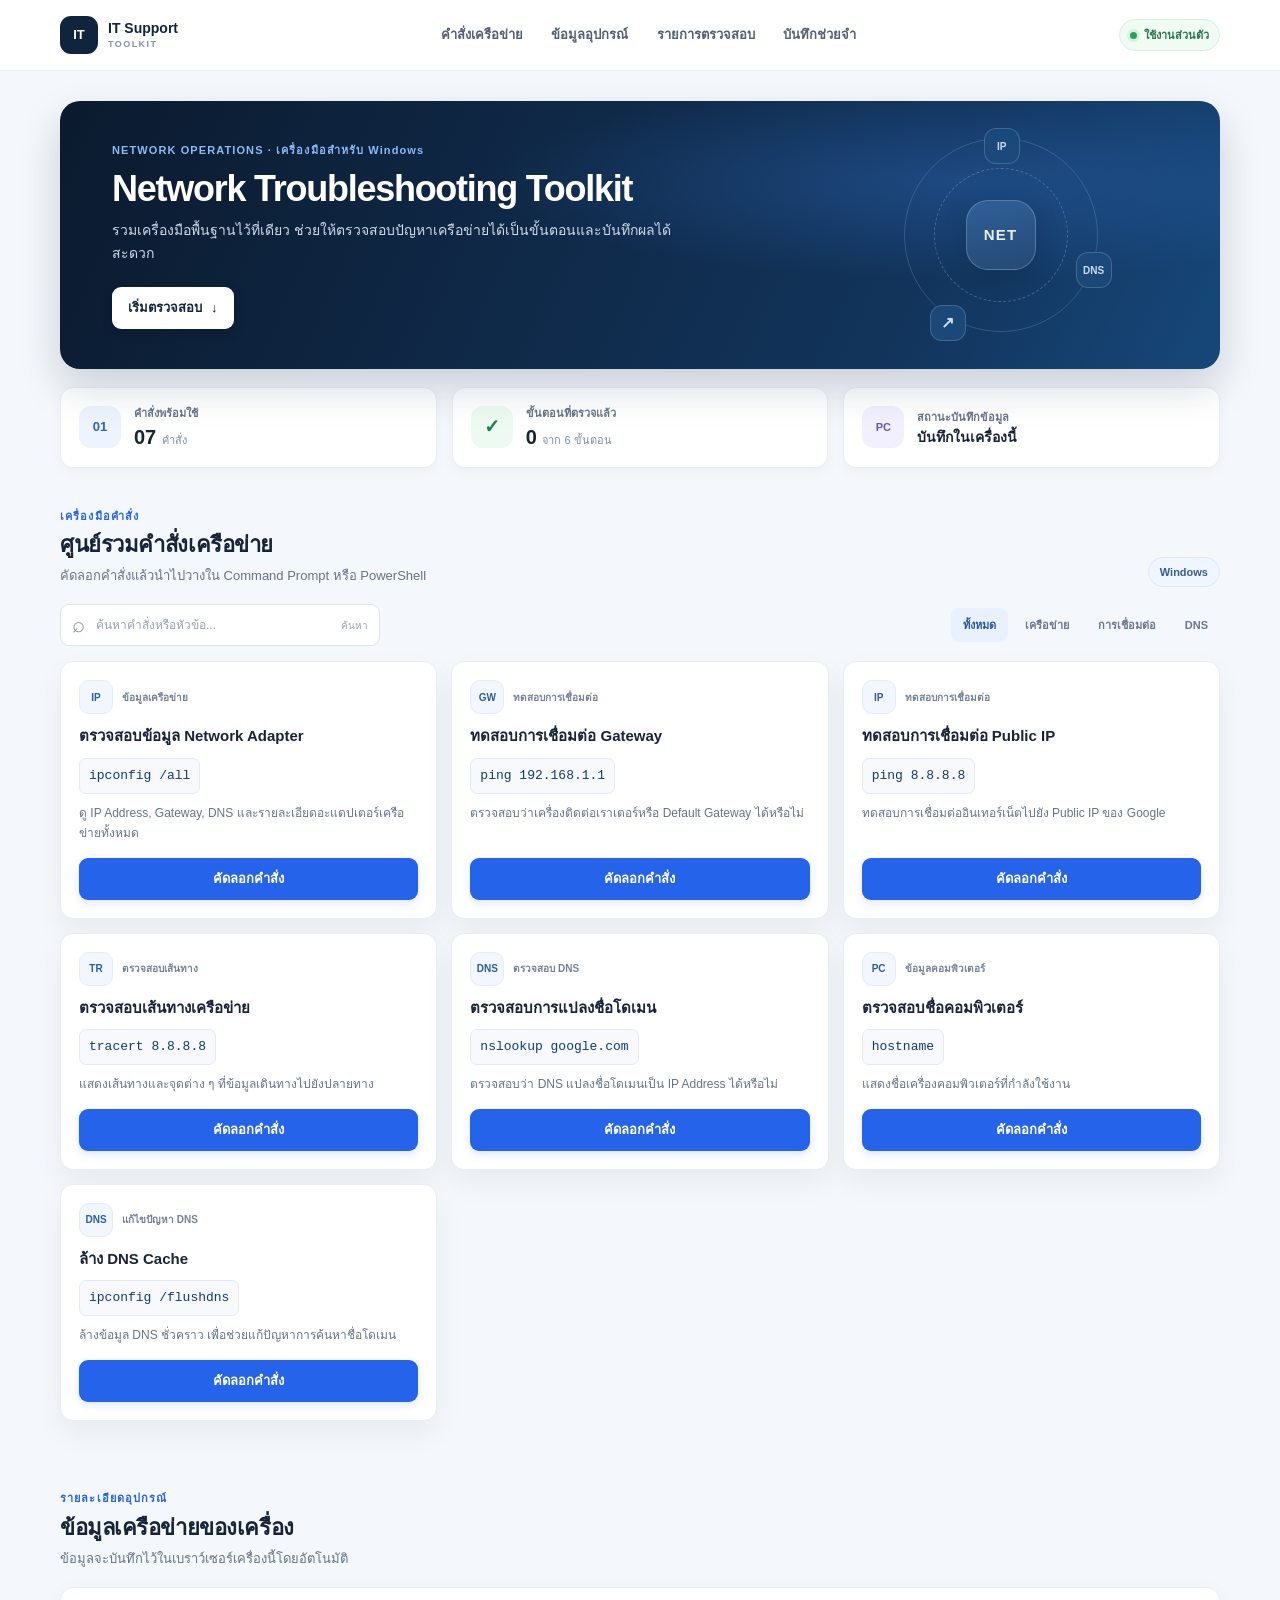
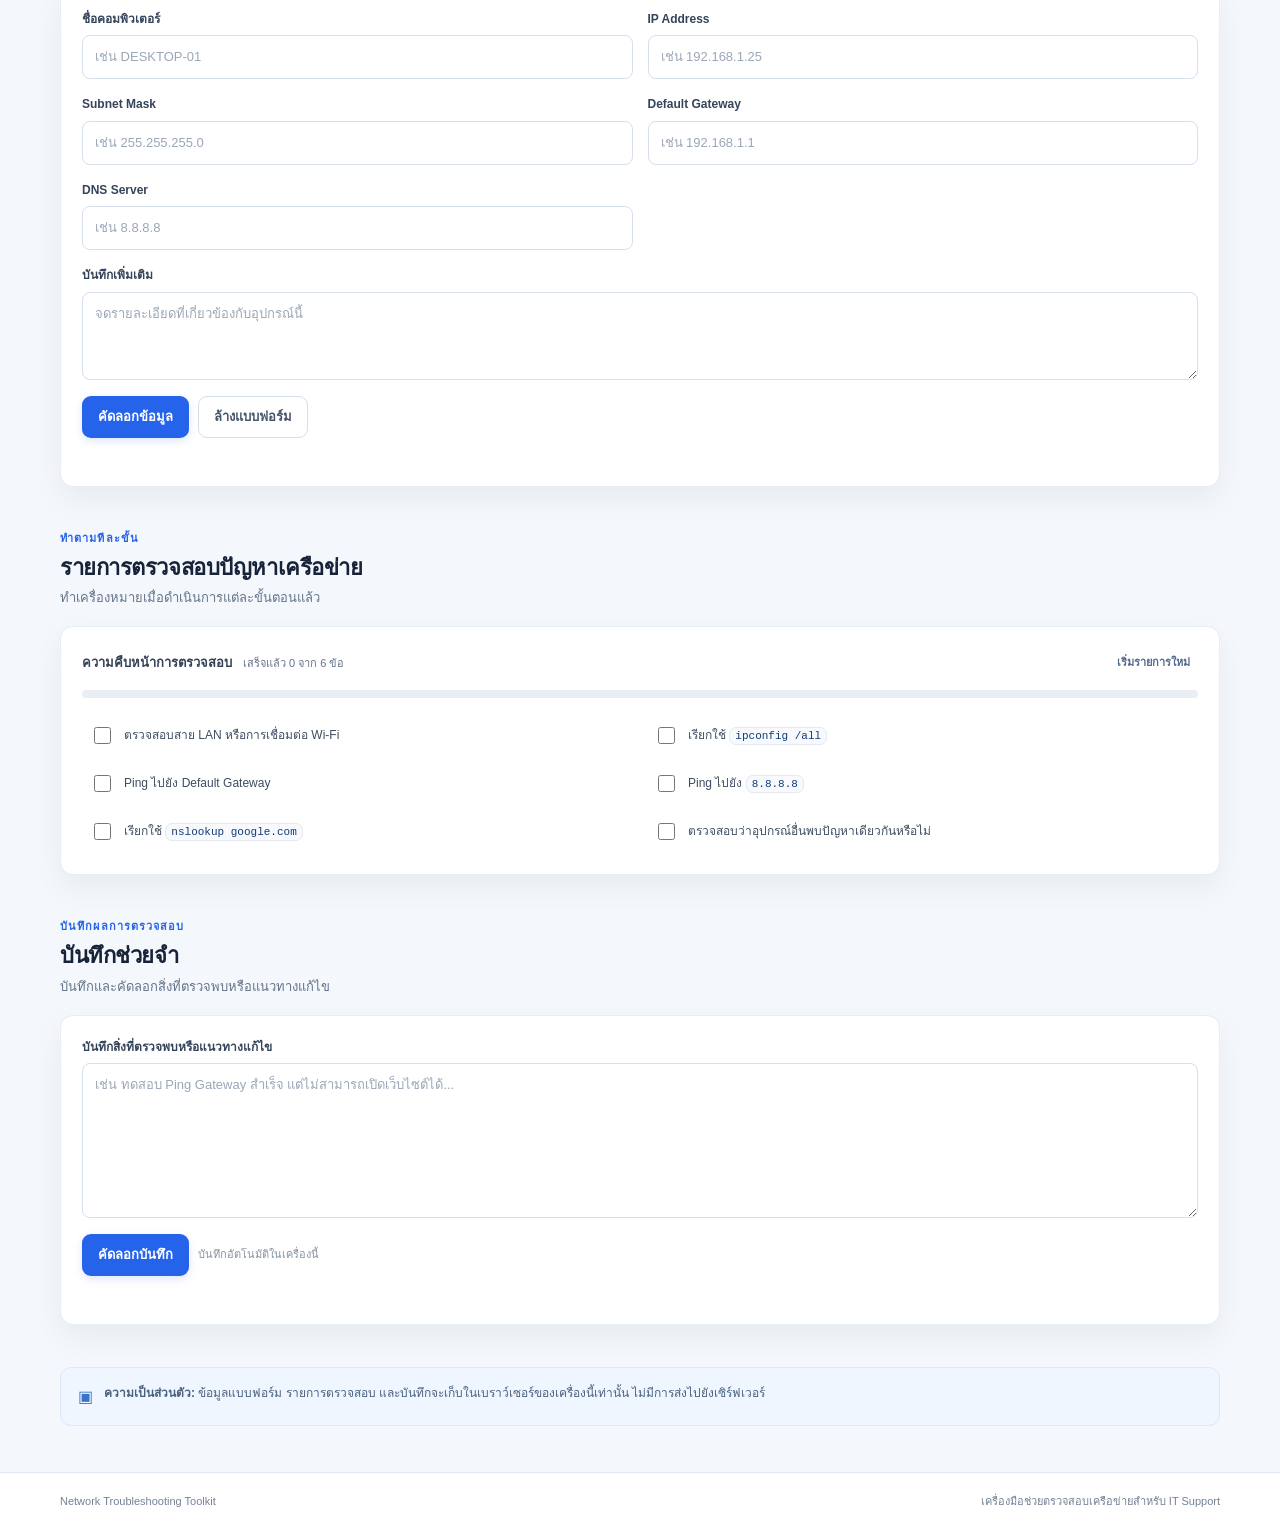
==== index.html @ 47d2f955 "Upgrade network troubleshooting toolkit dashboard" ====
<!DOCTYPE html>
<html lang="th">
<head>
  <meta charset="UTF-8">
  <meta name="viewport" content="width=device-width, initial-scale=1.0">
  <meta name="theme-color" content="#10243e">
  <meta name="description" content="แดชบอร์ดช่วยตรวจสอบและแก้ไขปัญหาเครือข่ายสำหรับเจ้าหน้าที่ IT Support">
  <title>Network Troubleshooting Toolkit</title>
  <link rel="stylesheet" href="style.css">
  <script src="script.js" defer></script>
</head>
<body>
  <a class="skip-link" href="#main-content">ข้ามไปยังเนื้อหาหลัก</a>

  <header class="site-header">
    <div class="container header-content">
      <a class="brand" href="#top" aria-label="กลับไปด้านบน">
        <span class="brand-mark" aria-hidden="true">IT</span>
        <span class="brand-name">IT Support <span>TOOLKIT</span></span>
      </a>
      <nav class="top-nav" aria-label="เมนูหลัก">
        <a href="#commands">คำสั่งเครือข่าย</a>
        <a href="#device-info">ข้อมูลอุปกรณ์</a>
        <a href="#checklist">รายการตรวจสอบ</a>
        <a href="#quick-notes">บันทึกช่วยจำ</a>
      </nav>
      <span class="local-badge"><span aria-hidden="true"></span> ใช้งานส่วนตัว</span>
    </div>
  </header>

  <main class="container page-content" id="main-content">
    <section class="welcome-panel" id="top" aria-labelledby="welcome-title">
      <div class="welcome-copy">
        <p class="eyebrow eyebrow-light">NETWORK OPERATIONS · เครื่องมือสำหรับ Windows</p>
        <h1 id="welcome-title">Network Troubleshooting Toolkit</h1>
        <p>รวมเครื่องมือพื้นฐานไว้ที่เดียว ช่วยให้ตรวจสอบปัญหาเครือข่ายได้เป็นขั้นตอนและบันทึกผลได้สะดวก</p>
        <a class="button button-light" href="#commands">เริ่มตรวจสอบ <span aria-hidden="true">↓</span></a>
      </div>
      <div class="welcome-art" aria-hidden="true">
        <div class="orbit orbit-one"></div>
        <div class="orbit orbit-two"></div>
        <div class="orbit-center">NET</div>
        <span class="orbit-node node-one">IP</span>
        <span class="orbit-node node-two">DNS</span>
        <span class="orbit-node node-three">↗</span>
      </div>
    </section>

    <section class="overview-grid" aria-label="ภาพรวมการตรวจสอบ">
      <article class="overview-card">
        <span class="overview-icon icon-blue" aria-hidden="true">01</span>
        <div><p>คำสั่งพร้อมใช้</p><strong>07 <span>คำสั่ง</span></strong></div>
      </article>
      <article class="overview-card">
        <span class="overview-icon icon-green" aria-hidden="true">✓</span>
        <div><p>ขั้นตอนที่ตรวจแล้ว</p><strong id="overview-progress">0 <span>จาก 6 ขั้นตอน</span></strong></div>
      </article>
      <article class="overview-card">
        <span class="overview-icon icon-purple" aria-hidden="true">PC</span>
        <div><p>สถานะบันทึกข้อมูล</p><strong class="saved-state" id="saved-state">บันทึกในเครื่องนี้</strong></div>
      </article>
    </section>

    <section class="section" id="commands" aria-labelledby="commands-heading">
      <div class="section-heading">
        <div>
          <p class="eyebrow">เครื่องมือคำสั่ง</p>
          <h2 id="commands-heading">ศูนย์รวมคำสั่งเครือข่าย</h2>
          <p class="section-intro">คัดลอกคำสั่งแล้วนำไปวางใน Command Prompt หรือ PowerShell</p>
        </div>
        <span class="section-badge">Windows</span>
      </div>

      <div class="command-toolbar">
        <label class="search-box">
          <span class="search-icon" aria-hidden="true">⌕</span>
          <span class="visually-hidden">ค้นหาคำสั่ง</span>
          <input id="command-search" type="search" placeholder="ค้นหาคำสั่งหรือหัวข้อ..." autocomplete="off">
          <kbd>ค้นหา</kbd>
        </label>
        <div class="filter-group" role="group" aria-label="กรองตามหมวดหมู่">
          <button class="filter-button is-active" type="button" data-filter="all" aria-pressed="true">ทั้งหมด</button>
          <button class="filter-button" type="button" data-filter="network" aria-pressed="false">เครือข่าย</button>
          <button class="filter-button" type="button" data-filter="connection" aria-pressed="false">การเชื่อมต่อ</button>
          <button class="filter-button" type="button" data-filter="dns" aria-pressed="false">DNS</button>
        </div>
      </div>

      <div class="command-grid">
        <article class="card command-card" data-category="network" data-search="ipconfig all ip address gateway dns adapter ข้อมูลเครือข่าย">
          <div class="card-topline"><span class="command-icon" aria-hidden="true">IP</span><span class="command-type">ข้อมูลเครือข่าย</span></div>
          <h3>ตรวจสอบข้อมูล Network Adapter</h3>
          <code class="command-code">ipconfig /all</code>
          <p>ดู IP Address, Gateway, DNS และรายละเอียดอะแดปเตอร์เครือข่ายทั้งหมด</p>
          <button class="button button-primary copy-button" type="button" data-copy="ipconfig /all">คัดลอกคำสั่ง</button>
        </article>
        <article class="card command-card" data-category="connection" data-search="ping gateway router เราเตอร์ เชื่อมต่อ">
          <div class="card-topline"><span class="command-icon" aria-hidden="true">GW</span><span class="command-type">ทดสอบการเชื่อมต่อ</span></div>
          <h3>ทดสอบการเชื่อมต่อ Gateway</h3>
          <code class="command-code" id="gateway-command">ping 192.168.1.1</code>
          <p>ตรวจสอบว่าเครื่องติดต่อเราเตอร์หรือ Default Gateway ได้หรือไม่</p>
          <button class="button button-primary copy-button" type="button" data-copy="ping 192.168.1.1">คัดลอกคำสั่ง</button>
        </article>
        <article class="card command-card" data-category="connection" data-search="ping public ip internet อินเทอร์เน็ต">
          <div class="card-topline"><span class="command-icon" aria-hidden="true">IP</span><span class="command-type">ทดสอบการเชื่อมต่อ</span></div>
          <h3>ทดสอบการเชื่อมต่อ Public IP</h3>
          <code class="command-code">ping 8.8.8.8</code>
          <p>ทดสอบการเชื่อมต่ออินเทอร์เน็ตไปยัง Public IP ของ Google</p>
          <button class="button button-primary copy-button" type="button" data-copy="ping 8.8.8.8">คัดลอกคำสั่ง</button>
        </article>
        <article class="card command-card" data-category="connection" data-search="tracert route เส้นทาง network">
          <div class="card-topline"><span class="command-icon" aria-hidden="true">TR</span><span class="command-type">ตรวจสอบเส้นทาง</span></div>
          <h3>ตรวจสอบเส้นทางเครือข่าย</h3>
          <code class="command-code">tracert 8.8.8.8</code>
          <p>แสดงเส้นทางและจุดต่าง ๆ ที่ข้อมูลเดินทางไปยังปลายทาง</p>
          <button class="button button-primary copy-button" type="button" data-copy="tracert 8.8.8.8">คัดลอกคำสั่ง</button>
        </article>
        <article class="card command-card" data-category="dns" data-search="nslookup google domain dns resolution โดเมน">
          <div class="card-topline"><span class="command-icon" aria-hidden="true">DNS</span><span class="command-type">ตรวจสอบ DNS</span></div>
          <h3>ตรวจสอบการแปลงชื่อโดเมน</h3>
          <code class="command-code">nslookup google.com</code>
          <p>ตรวจสอบว่า DNS แปลงชื่อโดเมนเป็น IP Address ได้หรือไม่</p>
          <button class="button button-primary copy-button" type="button" data-copy="nslookup google.com">คัดลอกคำสั่ง</button>
        </article>
        <article class="card command-card" data-category="network" data-search="hostname computer name ชื่อคอมพิวเตอร์">
          <div class="card-topline"><span class="command-icon" aria-hidden="true">PC</span><span class="command-type">ข้อมูลคอมพิวเตอร์</span></div>
          <h3>ตรวจสอบชื่อคอมพิวเตอร์</h3>
          <code class="command-code">hostname</code>
          <p>แสดงชื่อเครื่องคอมพิวเตอร์ที่กำลังใช้งาน</p>
          <button class="button button-primary copy-button" type="button" data-copy="hostname">คัดลอกคำสั่ง</button>
        </article>
        <article class="card command-card" data-category="dns" data-search="flushdns clear cache ล้าง dns cache">
          <div class="card-topline"><span class="command-icon" aria-hidden="true">DNS</span><span class="command-type">แก้ไขปัญหา DNS</span></div>
          <h3>ล้าง DNS Cache</h3>
          <code class="command-code">ipconfig /flushdns</code>
          <p>ล้างข้อมูล DNS ชั่วคราว เพื่อช่วยแก้ปัญหาการค้นหาชื่อโดเมน</p>
          <button class="button button-primary copy-button" type="button" data-copy="ipconfig /flushdns">คัดลอกคำสั่ง</button>
        </article>
      </div>
      <p class="empty-state" id="empty-commands" hidden>ไม่พบคำสั่งที่ตรงกับการค้นหา ลองเปลี่ยนคำค้นหาหรือหมวดหมู่</p>
      <p class="feedback" id="command-feedback" role="status" aria-live="polite"></p>
    </section>

    <section class="section" id="device-info" aria-labelledby="info-heading">
      <div class="section-heading">
        <div>
          <p class="eyebrow">รายละเอียดอุปกรณ์</p>
          <h2 id="info-heading">ข้อมูลเครือข่ายของเครื่อง</h2>
          <p class="section-intro">ข้อมูลจะบันทึกไว้ในเบราว์เซอร์เครื่องนี้โดยอัตโนมัติ</p>
        </div>
      </div>
      <div class="card form-card">
        <form id="network-info-form">
          <div class="form-grid">
            <label class="field">
              <span>ชื่อคอมพิวเตอร์</span>
              <input type="text" name="computerName" placeholder="เช่น DESKTOP-01" autocomplete="off">
            </label>
            <label class="field">
              <span>IP Address</span>
              <input type="text" name="ipAddress" placeholder="เช่น 192.168.1.25" inputmode="decimal">
            </label>
            <label class="field">
              <span>Subnet Mask</span>
              <input type="text" name="subnetMask" placeholder="เช่น 255.255.255.0" inputmode="decimal">
            </label>
            <label class="field">
              <span>Default Gateway</span>
              <input type="text" name="gateway" placeholder="เช่น 192.168.1.1" inputmode="decimal">
            </label>
            <label class="field">
              <span>DNS Server</span>
              <input type="text" name="dnsServer" placeholder="เช่น 8.8.8.8" inputmode="decimal">
            </label>
            <label class="field field-wide">
              <span>บันทึกเพิ่มเติม</span>
              <textarea name="notes" rows="3" placeholder="จดรายละเอียดที่เกี่ยวข้องกับอุปกรณ์นี้"></textarea>
            </label>
          </div>
          <div class="button-row">
            <button class="button button-primary" type="button" id="copy-info">คัดลอกข้อมูล</button>
            <button class="button button-secondary" type="reset">ล้างแบบฟอร์ม</button>
          </div>
        </form>
        <p class="feedback" id="info-feedback" role="status" aria-live="polite"></p>
      </div>
    </section>

    <section class="section" id="checklist" aria-labelledby="checklist-heading">
      <div class="section-heading">
        <div>
          <p class="eyebrow">ทำตามทีละขั้น</p>
          <h2 id="checklist-heading">รายการตรวจสอบปัญหาเครือข่าย</h2>
          <p class="section-intro">ทำเครื่องหมายเมื่อดำเนินการแต่ละขั้นตอนแล้ว</p>
        </div>
      </div>
      <div class="card checklist-card">
        <div class="progress-heading">
          <div><strong>ความคืบหน้าการตรวจสอบ</strong><span id="progress-count">เสร็จแล้ว 0 จาก 6 ข้อ</span></div>
          <button class="text-button" type="button" id="reset-checklist">เริ่มรายการใหม่</button>
        </div>
        <div class="progress-track" id="progress-track" role="progressbar" aria-label="ความคืบหน้ารายการตรวจสอบ" aria-valuemin="0" aria-valuemax="6" aria-valuenow="0">
          <div class="progress-fill" id="progress-fill"></div>
        </div>
        <div class="checklist-items">
          <label class="checklist-item"><input type="checkbox" data-check="cable"><span>ตรวจสอบสาย LAN หรือการเชื่อมต่อ Wi-Fi</span></label>
          <label class="checklist-item"><input type="checkbox" data-check="ipconfig"><span>เรียกใช้ <code>ipconfig /all</code></span></label>
          <label class="checklist-item"><input type="checkbox" data-check="gateway"><span>Ping ไปยัง Default Gateway</span></label>
          <label class="checklist-item"><input type="checkbox" data-check="public-ip"><span>Ping ไปยัง <code>8.8.8.8</code></span></label>
          <label class="checklist-item"><input type="checkbox" data-check="dns"><span>เรียกใช้ <code>nslookup google.com</code></span></label>
          <label class="checklist-item"><input type="checkbox" data-check="other-devices"><span>ตรวจสอบว่าอุปกรณ์อื่นพบปัญหาเดียวกันหรือไม่</span></label>
        </div>
      </div>
    </section>

    <section class="section" id="notes-section" aria-labelledby="notes-heading">
      <div class="section-heading">
        <div>
          <p class="eyebrow">บันทึกผลการตรวจสอบ</p>
          <h2 id="notes-heading">บันทึกช่วยจำ</h2>
          <p class="section-intro">บันทึกและคัดลอกสิ่งที่ตรวจพบหรือแนวทางแก้ไข</p>
        </div>
      </div>
      <div class="card notes-card">
        <label class="field" for="quick-notes">
          <span>บันทึกสิ่งที่ตรวจพบหรือแนวทางแก้ไข</span>
          <textarea id="quick-notes" rows="6" placeholder="เช่น ทดสอบ Ping Gateway สำเร็จ แต่ไม่สามารถเปิดเว็บไซต์ได้..."></textarea>
        </label>
        <div class="button-row">
          <button class="button button-primary" type="button" id="copy-notes">คัดลอกบันทึก</button>
          <span class="autosave-note" id="notes-save-status">บันทึกอัตโนมัติในเครื่องนี้</span>
        </div>
        <p class="feedback" id="notes-feedback" role="status" aria-live="polite"></p>
      </div>
    </section>

    <aside class="privacy-note">
      <span aria-hidden="true">▣</span>
      <p><strong>ความเป็นส่วนตัว:</strong> ข้อมูลแบบฟอร์ม รายการตรวจสอบ และบันทึกจะเก็บในเบราว์เซอร์ของเครื่องนี้เท่านั้น ไม่มีการส่งไปยังเซิร์ฟเวอร์</p>
    </aside>
  </main>

  <footer class="site-footer">
    <div class="container footer-content"><span>Network Troubleshooting Toolkit</span><span>เครื่องมือช่วยตรวจสอบเครือข่ายสำหรับ IT Support</span></div>
  </footer>
</body>
</html>
---- style.css ----
:root {
  color-scheme: light;
  --navy: #10243e;
  --navy-deep: #0b1a2e;
  --blue: #2563eb;
  --blue-dark: #1d4ed8;
  --ink: #172338;
  --muted: #64748b;
  --line: #e2e8f0;
  --surface: #ffffff;
  --page: #f4f7fb;
  --green: #15803d;
  --red: #b91c1c;
  --shadow: 0 12px 30px rgba(15, 35, 60, 0.055);
}

* {
  box-sizing: border-box;
}

html {
  scroll-behavior: smooth;
  scroll-padding-top: 88px;
}

body {
  margin: 0;
  background: var(--page);
  color: var(--ink);
  font-family: "Segoe UI", "Leelawadee UI", Tahoma, sans-serif;
  font-size: 15px;
  line-height: 1.7;
}

button,
input,
textarea {
  font: inherit;
}

button,
a {
  -webkit-tap-highlight-color: transparent;
}

a {
  color: inherit;
  text-decoration: none;
}

.container {
  width: min(1160px, calc(100% - 48px));
  margin: 0 auto;
}

.skip-link,
.visually-hidden {
  position: absolute;
  width: 1px;
  height: 1px;
  padding: 0;
  overflow: hidden;
  clip: rect(0, 0, 0, 0);
  white-space: nowrap;
  clip-path: inset(50%);
}

.skip-link:focus {
  z-index: 10;
  top: 10px;
  left: 10px;
  width: auto;
  height: auto;
  padding: 10px 14px;
  clip: auto;
  clip-path: none;
  border-radius: 8px;
  background: #fff;
  color: var(--navy);
}

.site-header {
  position: sticky;
  z-index: 5;
  top: 0;
  border-bottom: 1px solid rgba(226, 232, 240, 0.75);
  background: rgba(255, 255, 255, 0.96);
  backdrop-filter: blur(14px);
}

.header-content {
  display: flex;
  min-height: 70px;
  align-items: center;
  justify-content: space-between;
  gap: 24px;
}

.brand {
  display: inline-flex;
  flex: 0 0 auto;
  align-items: center;
  gap: 10px;
}

.brand-mark {
  display: grid;
  width: 38px;
  height: 38px;
  place-items: center;
  border-radius: 11px;
  background: var(--navy);
  color: #fff;
  font-size: 13px;
  font-weight: 800;
}

.brand-name {
  color: var(--navy);
  font-size: 14px;
  font-weight: 800;
}

.brand-name span {
  display: block;
  margin-top: -4px;
  color: #8491a5;
  font-size: 9px;
  letter-spacing: 0.16em;
}

.top-nav {
  display: flex;
  align-items: center;
  gap: clamp(14px, 2.2vw, 30px);
}

.top-nav a {
  color: #526176;
  font-size: 13px;
  font-weight: 600;
  transition: color 0.15s ease;
}

.top-nav a:hover {
  color: var(--blue);
}

.local-badge {
  display: inline-flex;
  flex: 0 0 auto;
  align-items: center;
  gap: 7px;
  padding: 6px 10px;
  border: 1px solid #d9f0e1;
  border-radius: 99px;
  background: #f0fbf4;
  color: #277549;
  font-size: 11px;
  font-weight: 700;
}

.local-badge span {
  width: 7px;
  height: 7px;
  border-radius: 50%;
  background: #22a35a;
  box-shadow: 0 0 0 3px rgba(34, 163, 90, 0.12);
}

.page-content {
  padding-top: 30px;
  padding-bottom: 46px;
}

.welcome-panel {
  position: relative;
  display: flex;
  min-height: 268px;
  align-items: center;
  justify-content: space-between;
  overflow: hidden;
  padding: 39px 52px;
  border-radius: 20px;
  background:
    radial-gradient(ellipse at 78% 30%, rgba(49, 110, 197, 0.37), transparent 37%),
    linear-gradient(115deg, var(--navy-deep), #12345b 73%, #16477a);
  color: #fff;
  box-shadow: 0 18px 40px rgba(16, 36, 62, 0.18);
}

.welcome-copy {
  position: relative;
  z-index: 1;
  max-width: 680px;
}

.eyebrow {
  margin: 0 0 5px;
  color: var(--blue);
  font-size: 11px;
  font-weight: 800;
  letter-spacing: 0.1em;
}

.eyebrow-light {
  color: #8db9f7;
}

.welcome-panel h1 {
  margin: 6px 0 8px;
  font-size: clamp(26px, 4vw, 36px);
  line-height: 1.25;
  letter-spacing: -0.035em;
}

.welcome-panel p:not(.eyebrow) {
  max-width: 570px;
  margin: 0 0 21px;
  color: #cfdaea;
  font-size: 14px;
}

.button {
  display: inline-flex;
  min-height: 42px;
  align-items: center;
  justify-content: center;
  gap: 9px;
  padding: 9px 15px;
  border: 1px solid transparent;
  border-radius: 9px;
  cursor: pointer;
  font-size: 13px;
  font-weight: 700;
  line-height: 1.4;
  transition: background-color 0.15s ease, border-color 0.15s ease, transform 0.15s ease, box-shadow 0.15s ease;
}

.button:hover {
  transform: translateY(-1px);
}

.button:focus-visible,
.text-button:focus-visible,
.filter-button:focus-visible,
.top-nav a:focus-visible,
.brand:focus-visible,
input:focus-visible,
textarea:focus-visible {
  outline: 3px solid rgba(37, 99, 235, 0.3);
  outline-offset: 2px;
}

.button-light {
  background: #fff;
  color: var(--navy);
  box-shadow: 0 4px 12px rgba(0, 0, 0, 0.12);
}

.button-light:hover {
  background: #eaf2ff;
}

.welcome-art {
  position: absolute;
  top: 50%;
  right: 9%;
  width: 230px;
  height: 230px;
  transform: translateY(-50%);
  opacity: 0.92;
}

.orbit {
  position: absolute;
  border: 1px solid rgba(179, 211, 251, 0.22);
  border-radius: 50%;
}

.orbit-one {
  inset: 18px;
}

.orbit-two {
  inset: 48px;
  border-style: dashed;
  border-color: rgba(179, 211, 251, 0.32);
}

.orbit-center {
  position: absolute;
  top: 50%;
  left: 50%;
  display: grid;
  width: 70px;
  height: 70px;
  place-items: center;
  transform: translate(-50%, -50%);
  border: 1px solid rgba(255, 255, 255, 0.24);
  border-radius: 22px;
  background: linear-gradient(145deg, rgba(111, 173, 244, 0.28), rgba(255, 255, 255, 0.08));
  box-shadow: 0 8px 30px rgba(0, 0, 0, 0.16);
  font-weight: 800;
  letter-spacing: 0.08em;
}

.orbit-node {
  position: absolute;
  display: grid;
  width: 36px;
  height: 36px;
  place-items: center;
  border: 1px solid rgba(255, 255, 255, 0.19);
  border-radius: 12px;
  background: #1b4a7b;
  color: #d9eaff;
  font-size: 10px;
  font-weight: 800;
}

.node-one { top: 8px; left: 98px; }
.node-two { right: 4px; bottom: 62px; }
.node-three { bottom: 9px; left: 44px; font-size: 16px; }

.overview-grid {
  display: grid;
  grid-template-columns: repeat(3, minmax(0, 1fr));
  gap: 15px;
  margin: 18px 0 39px;
}

.overview-card {
  display: flex;
  min-width: 0;
  align-items: center;
  gap: 13px;
  padding: 16px 18px;
  border: 1px solid #e9eef5;
  border-radius: 13px;
  background: #fff;
  box-shadow: 0 4px 14px rgba(15, 35, 60, 0.035);
}

.overview-icon {
  display: grid;
  width: 42px;
  height: 42px;
  flex: 0 0 auto;
  place-items: center;
  border-radius: 12px;
  font-size: 13px;
  font-weight: 800;
}

.icon-blue { background: #edf4ff; color: #2b65c8; }
.icon-green { background: #edfaf1; color: #23814b; font-size: 19px; }
.icon-purple { background: #f2efff; color: #6b55b7; font-size: 11px; }

.overview-card p {
  margin: 0 0 1px;
  color: var(--muted);
  font-size: 11px;
  font-weight: 600;
}

.overview-card strong {
  display: block;
  color: var(--ink);
  font-size: 20px;
  line-height: 1.35;
}

.overview-card strong span {
  color: #8290a3;
  font-size: 11px;
  font-weight: 500;
}

.overview-card .saved-state {
  font-size: 14px;
}

.section {
  margin-bottom: 42px;
  scroll-margin-top: 92px;
}

.section-heading {
  display: flex;
  align-items: flex-end;
  justify-content: space-between;
  gap: 16px;
  margin-bottom: 17px;
}

.section-heading h2 {
  margin: 0;
  font-size: 22px;
  line-height: 1.4;
  letter-spacing: -0.02em;
}

.section-intro {
  margin: 4px 0 0;
  color: var(--muted);
  font-size: 13px;
}

.section-badge {
  padding: 5px 11px;
  border: 1px solid #dbeafe;
  border-radius: 99px;
  background: #eff6ff;
  color: #375c91;
  font-size: 11px;
  font-weight: 700;
}

.command-toolbar {
  display: flex;
  align-items: center;
  justify-content: space-between;
  gap: 14px;
  margin-bottom: 15px;
}

.search-box {
  display: flex;
  width: min(320px, 100%);
  min-height: 42px;
  align-items: center;
  gap: 9px;
  padding: 0 11px;
  border: 1px solid #dce4ee;
  border-radius: 9px;
  background: #fff;
  color: #8794a7;
}

.search-icon {
  font-size: 22px;
  line-height: 1;
}

.search-box input {
  width: 100%;
  min-width: 0;
  border: 0;
  outline: 0;
  background: transparent;
  color: var(--ink);
  font-size: 12px;
}

.search-box input::placeholder {
  color: #97a3b3;
}

.search-box kbd {
  flex: 0 0 auto;
  color: #98a4b3;
  font-family: inherit;
  font-size: 10px;
}

.filter-group {
  display: flex;
  flex-wrap: wrap;
  gap: 5px;
}

.filter-button {
  min-height: 34px;
  padding: 6px 11px;
  border: 1px solid transparent;
  border-radius: 8px;
  background: transparent;
  color: #68788e;
  cursor: pointer;
  font-size: 11px;
  font-weight: 700;
  transition: color 0.15s ease, background-color 0.15s ease;
}

.filter-button:hover {
  background: #eaf0f8;
  color: var(--navy);
}

.filter-button.is-active {
  background: #e9f1ff;
  color: #2456a5;
}

.command-grid {
  display: grid;
  grid-template-columns: repeat(3, minmax(0, 1fr));
  gap: 14px;
}

.card {
  border: 1px solid #e8edf4;
  border-radius: 13px;
  background: var(--surface);
  box-shadow: var(--shadow);
}

.command-card {
  display: flex;
  min-width: 0;
  flex-direction: column;
  align-items: flex-start;
  padding: 18px;
  transition: transform 0.17s ease, box-shadow 0.17s ease;
}

.command-card:hover {
  transform: translateY(-2px);
  box-shadow: 0 15px 28px rgba(15, 35, 60, 0.09);
}

.command-card[hidden] {
  display: none;
}

.card-topline {
  display: flex;
  width: 100%;
  align-items: center;
  gap: 9px;
  margin-bottom: 11px;
}

.command-icon {
  display: grid;
  width: 34px;
  height: 34px;
  flex: 0 0 auto;
  place-items: center;
  border: 1px solid #e2ecfb;
  border-radius: 10px;
  background: #f1f6ff;
  color: #2c5d9f;
  font-size: 10px;
  font-weight: 800;
}

.command-type {
  color: #738198;
  font-size: 10px;
  font-weight: 700;
}

.command-card h3 {
  margin: 0 0 10px;
  font-size: 15px;
  line-height: 1.5;
}

.command-code,
.checklist-item code {
  border: 1px solid #e5eaf2;
  border-radius: 7px;
  background: #f7f9fc;
  color: #0f3b78;
  font-family: Consolas, "Courier New", monospace;
}

.command-code {
  display: block;
  max-width: 100%;
  margin-bottom: 9px;
  padding: 6px 9px;
  overflow-wrap: anywhere;
  font-size: 13px;
}

.command-card > p {
  flex-grow: 1;
  margin: 0 0 14px;
  color: var(--muted);
  font-size: 12px;
  line-height: 1.7;
}

.button-primary {
  background: var(--blue);
  color: #fff;
  box-shadow: 0 3px 8px rgba(37, 99, 235, 0.16);
}

.button-primary:hover {
  background: var(--blue-dark);
  box-shadow: 0 5px 13px rgba(37, 99, 235, 0.22);
}

.button-secondary {
  border-color: #d5deea;
  background: #fff;
  color: #44546a;
}

.button-secondary:hover {
  background: #f6f8fb;
}

.command-card .button {
  width: 100%;
  margin-top: auto;
}

.feedback {
  min-height: 1.65em;
  margin: 7px 2px 0;
  color: var(--green);
  font-size: 12px;
}

.feedback.is-error {
  color: var(--red);
}

.empty-state {
  padding: 24px 12px;
  border: 1px dashed #cbd5e1;
  border-radius: 12px;
  color: var(--muted);
  text-align: center;
  font-size: 13px;
}

.form-card,
.checklist-card,
.notes-card {
  padding: 21px;
}

.form-grid {
  display: grid;
  grid-template-columns: repeat(2, minmax(0, 1fr));
  gap: 15px;
}

.field {
  display: flex;
  min-width: 0;
  flex-direction: column;
  gap: 6px;
  color: #34445a;
  font-size: 12px;
  font-weight: 700;
}

.field-wide {
  grid-column: 1 / -1;
}

.field input,
.field textarea {
  width: 100%;
  min-width: 0;
  padding: 10px 12px;
  border: 1px solid #d6dfeb;
  border-radius: 8px;
  background: #fff;
  color: var(--ink);
  font-size: 13px;
  font-weight: 400;
  transition: border-color 0.15s ease, box-shadow 0.15s ease;
}

.field input:focus,
.field textarea:focus {
  border-color: #7da7ed;
  box-shadow: 0 0 0 3px rgba(37, 99, 235, 0.08);
  outline: 0;
}

.field textarea {
  min-height: 86px;
  resize: vertical;
}

.field input::placeholder,
.field textarea::placeholder {
  color: #9ba7b7;
}

.button-row {
  display: flex;
  flex-wrap: wrap;
  align-items: center;
  gap: 9px;
  margin-top: 16px;
}

.progress-heading {
  display: flex;
  align-items: center;
  justify-content: space-between;
  gap: 12px;
  color: #334155;
  font-size: 13px;
}

.progress-heading > div {
  display: flex;
  align-items: baseline;
  gap: 11px;
}

.progress-heading > div > span {
  color: var(--muted);
  font-size: 11px;
}

.text-button {
  padding: 5px 8px;
  border: 0;
  border-radius: 6px;
  background: transparent;
  color: #526b8e;
  cursor: pointer;
  font-size: 11px;
  font-weight: 700;
}

.text-button:hover {
  background: #eef3fa;
  color: var(--blue-dark);
}

.progress-track {
  height: 8px;
  margin: 13px 0 15px;
  overflow: hidden;
  border-radius: 99px;
  background: #e9eef5;
}

.progress-fill {
  width: 0;
  height: 100%;
  border-radius: inherit;
  background: linear-gradient(90deg, #2563eb, #4e8df1);
  transition: width 0.25s ease;
}

.checklist-items {
  display: grid;
  grid-template-columns: repeat(2, minmax(0, 1fr));
  gap: 4px 12px;
}

.checklist-item {
  display: flex;
  min-height: 44px;
  align-items: center;
  gap: 10px;
  padding: 7px 8px;
  border-radius: 8px;
  color: #3e4d61;
  cursor: pointer;
  font-size: 12px;
  transition: background-color 0.15s ease;
}

.checklist-item:hover {
  background: #f6f8fb;
}

.checklist-item input {
  width: 17px;
  height: 17px;
  flex: 0 0 auto;
  accent-color: var(--blue);
}

.checklist-item input:checked + span {
  color: #8793a3;
  text-decoration: line-through;
}

.checklist-item code {
  padding: 2px 5px;
  font-size: 11px;
}

.notes-card .field textarea {
  min-height: 130px;
}

.autosave-note {
  color: #8793a3;
  font-size: 11px;
}

.privacy-note {
  display: flex;
  align-items: flex-start;
  gap: 11px;
  padding: 15px 17px;
  border: 1px solid #dce9fb;
  border-radius: 11px;
  background: #f0f6ff;
  color: #49617f;
  font-size: 12px;
}

.privacy-note > span {
  color: #3974c8;
  font-size: 16px;
}

.privacy-note p {
  margin: 0;
}

.site-footer {
  border-top: 1px solid var(--line);
  background: #fff;
  color: #748195;
  font-size: 11px;
}

.footer-content {
  display: flex;
  min-height: 58px;
  align-items: center;
  justify-content: space-between;
  gap: 14px;
}

@media (max-width: 850px) {
  .top-nav {
    gap: 14px;
  }

  .top-nav a {
    font-size: 11px;
  }

  .welcome-art {
    right: 2%;
    opacity: 0.65;
  }

  .command-grid {
    grid-template-columns: repeat(2, minmax(0, 1fr));
  }
}

@media (max-width: 640px) {
  html {
    scroll-padding-top: 122px;
  }

  .container {
    width: min(100% - 28px, 1160px);
  }

  .header-content {
    min-height: 62px;
    flex-wrap: wrap;
    gap: 8px 12px;
    padding: 9px 0;
  }

  .brand-mark {
    width: 34px;
    height: 34px;
  }

  .local-badge {
    margin-left: auto;
    padding: 5px 8px;
    font-size: 10px;
  }

  .top-nav {
    order: 3;
    width: 100%;
    justify-content: space-between;
    gap: 5px;
    overflow-x: auto;
    padding: 3px 0 1px;
  }

  .top-nav a {
    flex: 0 0 auto;
    padding: 2px 1px;
    font-size: 10px;
  }

  .page-content {
    padding-top: 17px;
    padding-bottom: 30px;
  }

  .welcome-panel {
    min-height: 255px;
    padding: 28px 23px;
    border-radius: 16px;
  }

  .welcome-copy {
    max-width: 100%;
  }

  .welcome-panel h1 {
    max-width: 440px;
    font-size: clamp(24px, 7vw, 32px);
  }

  .welcome-panel p:not(.eyebrow) {
    max-width: 410px;
    font-size: 12px;
  }

  .welcome-art {
    right: -76px;
    opacity: 0.24;
  }

  .overview-grid {
    grid-template-columns: 1fr;
    gap: 9px;
    margin: 12px 0 32px;
  }

  .overview-card {
    padding: 11px 13px;
  }

  .overview-icon {
    width: 36px;
    height: 36px;
  }

  .section {
    margin-bottom: 32px;
    scroll-margin-top: 126px;
  }

  .section-heading h2 {
    font-size: 20px;
  }

  .command-toolbar {
    align-items: stretch;
    flex-direction: column;
  }

  .search-box {
    width: 100%;
  }

  .filter-group {
    overflow-x: auto;
  }

  .filter-button {
    flex: 0 0 auto;
  }

  .command-grid,
  .form-grid,
  .checklist-items {
    grid-template-columns: 1fr;
  }

  .command-card,
  .form-card,
  .checklist-card,
  .notes-card {
    padding: 16px;
  }

  .field-wide {
    grid-column: auto;
  }

  .progress-heading {
    align-items: flex-start;
  }

  .progress-heading > div {
    align-items: flex-start;
    flex-direction: column;
    gap: 1px;
  }

  .footer-content {
    min-height: 60px;
    align-items: flex-start;
    flex-direction: column;
    justify-content: center;
    gap: 0;
    padding: 10px 0;
  }
}

@media (prefers-reduced-motion: reduce) {
  *,
  *::before,
  *::after {
    scroll-behavior: auto !important;
    transition-duration: 0.01ms !important;
  }
}
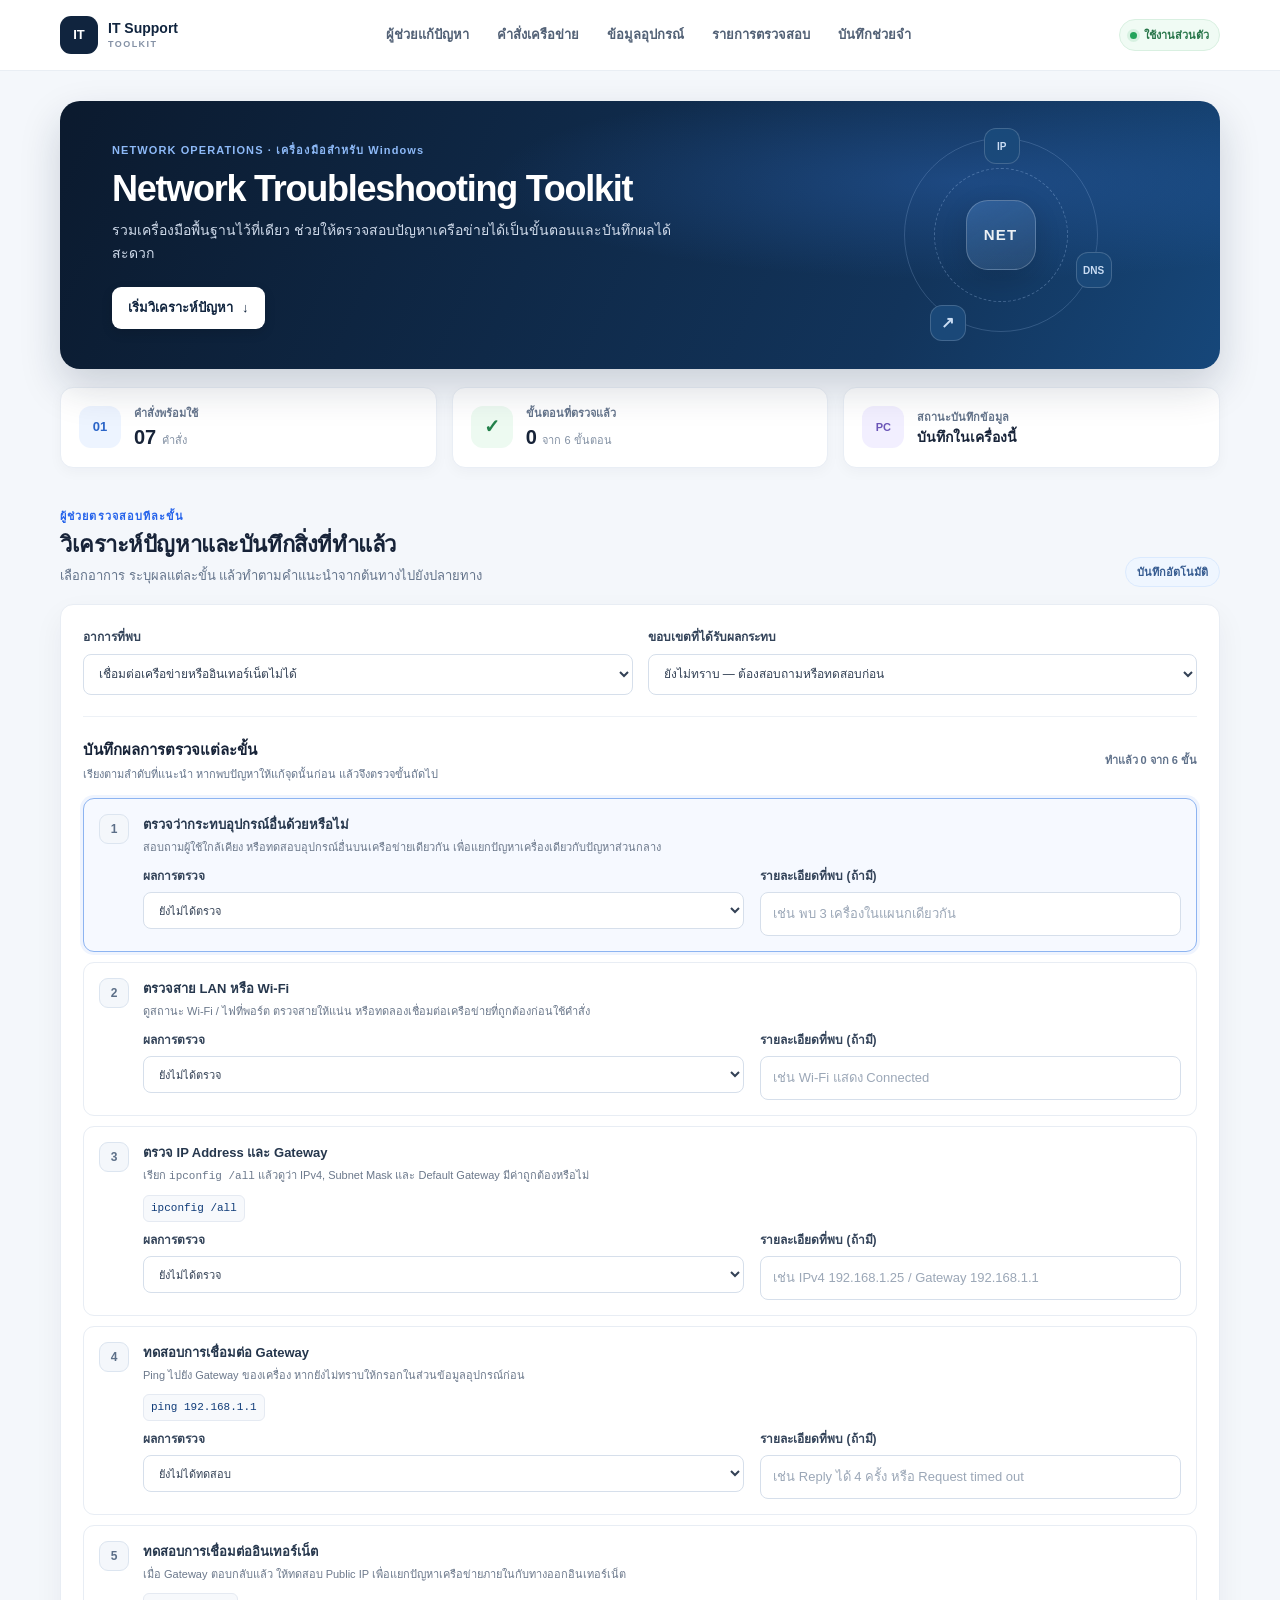
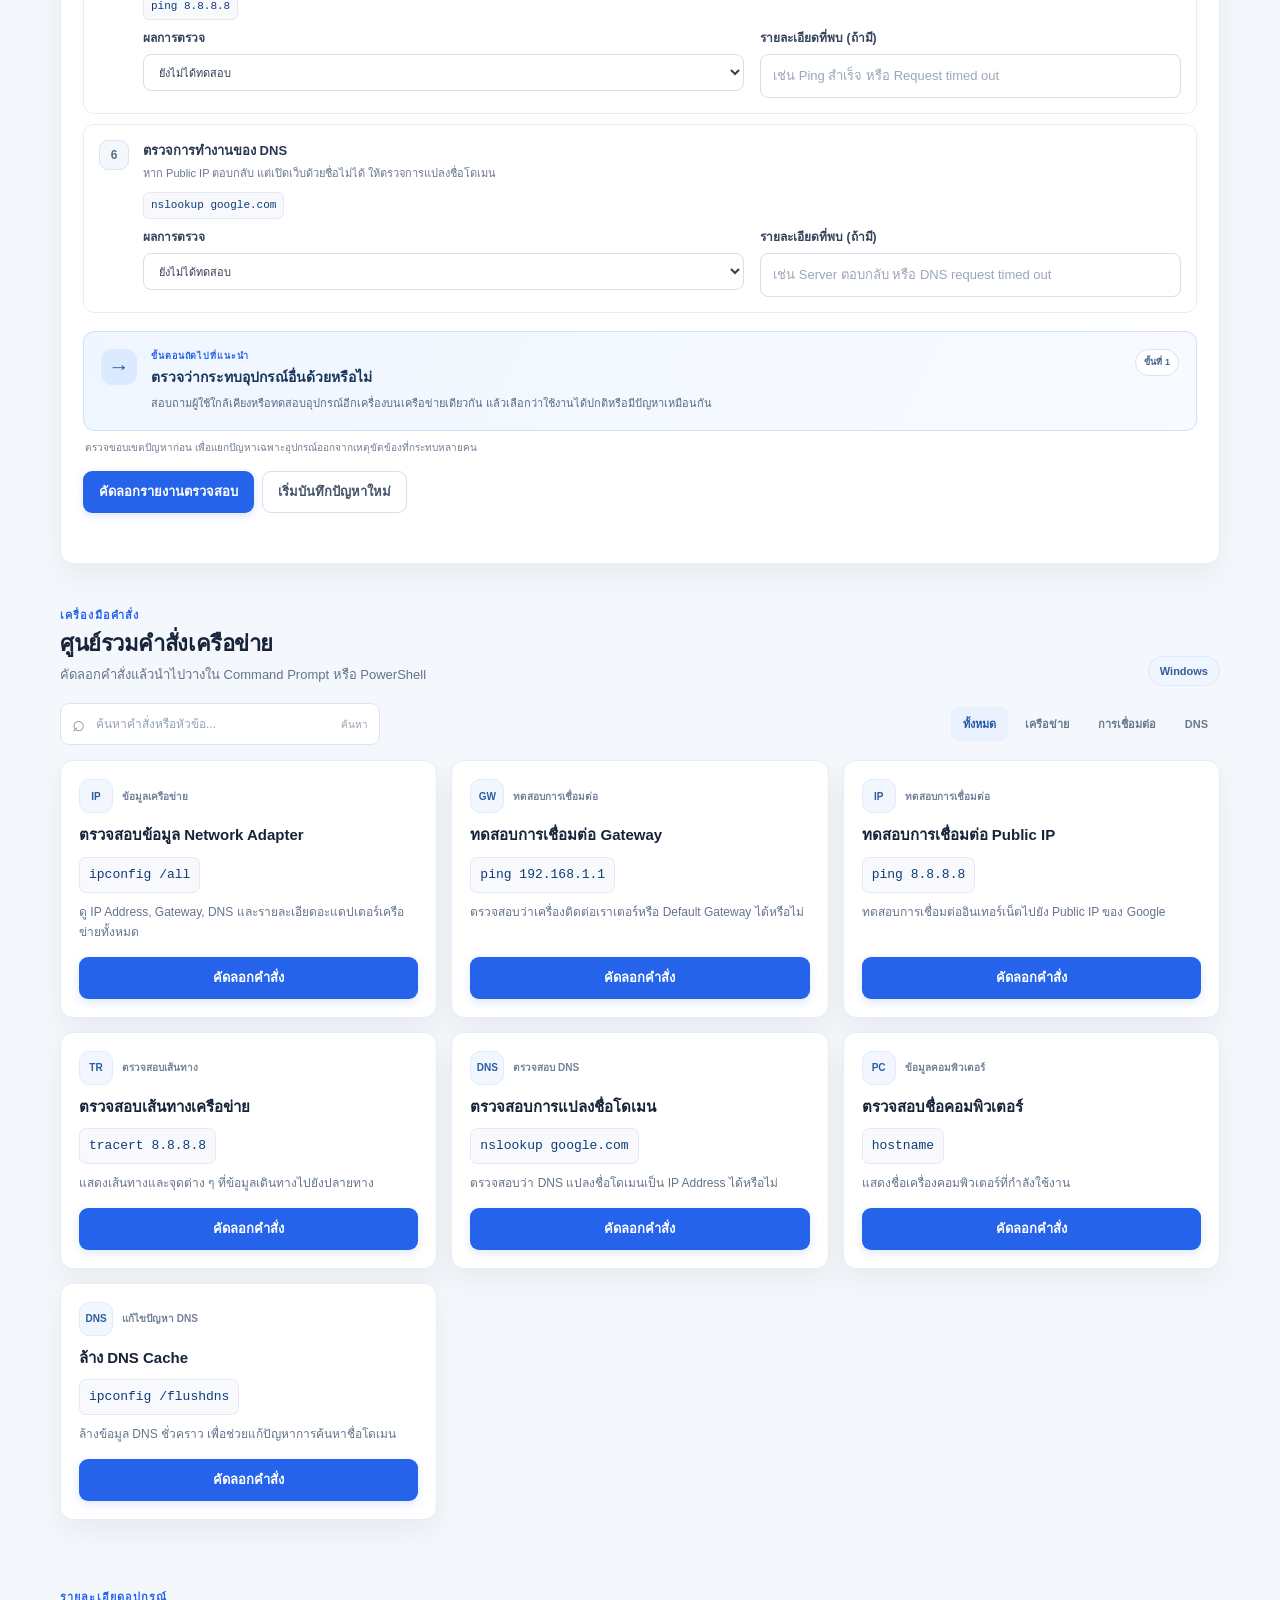
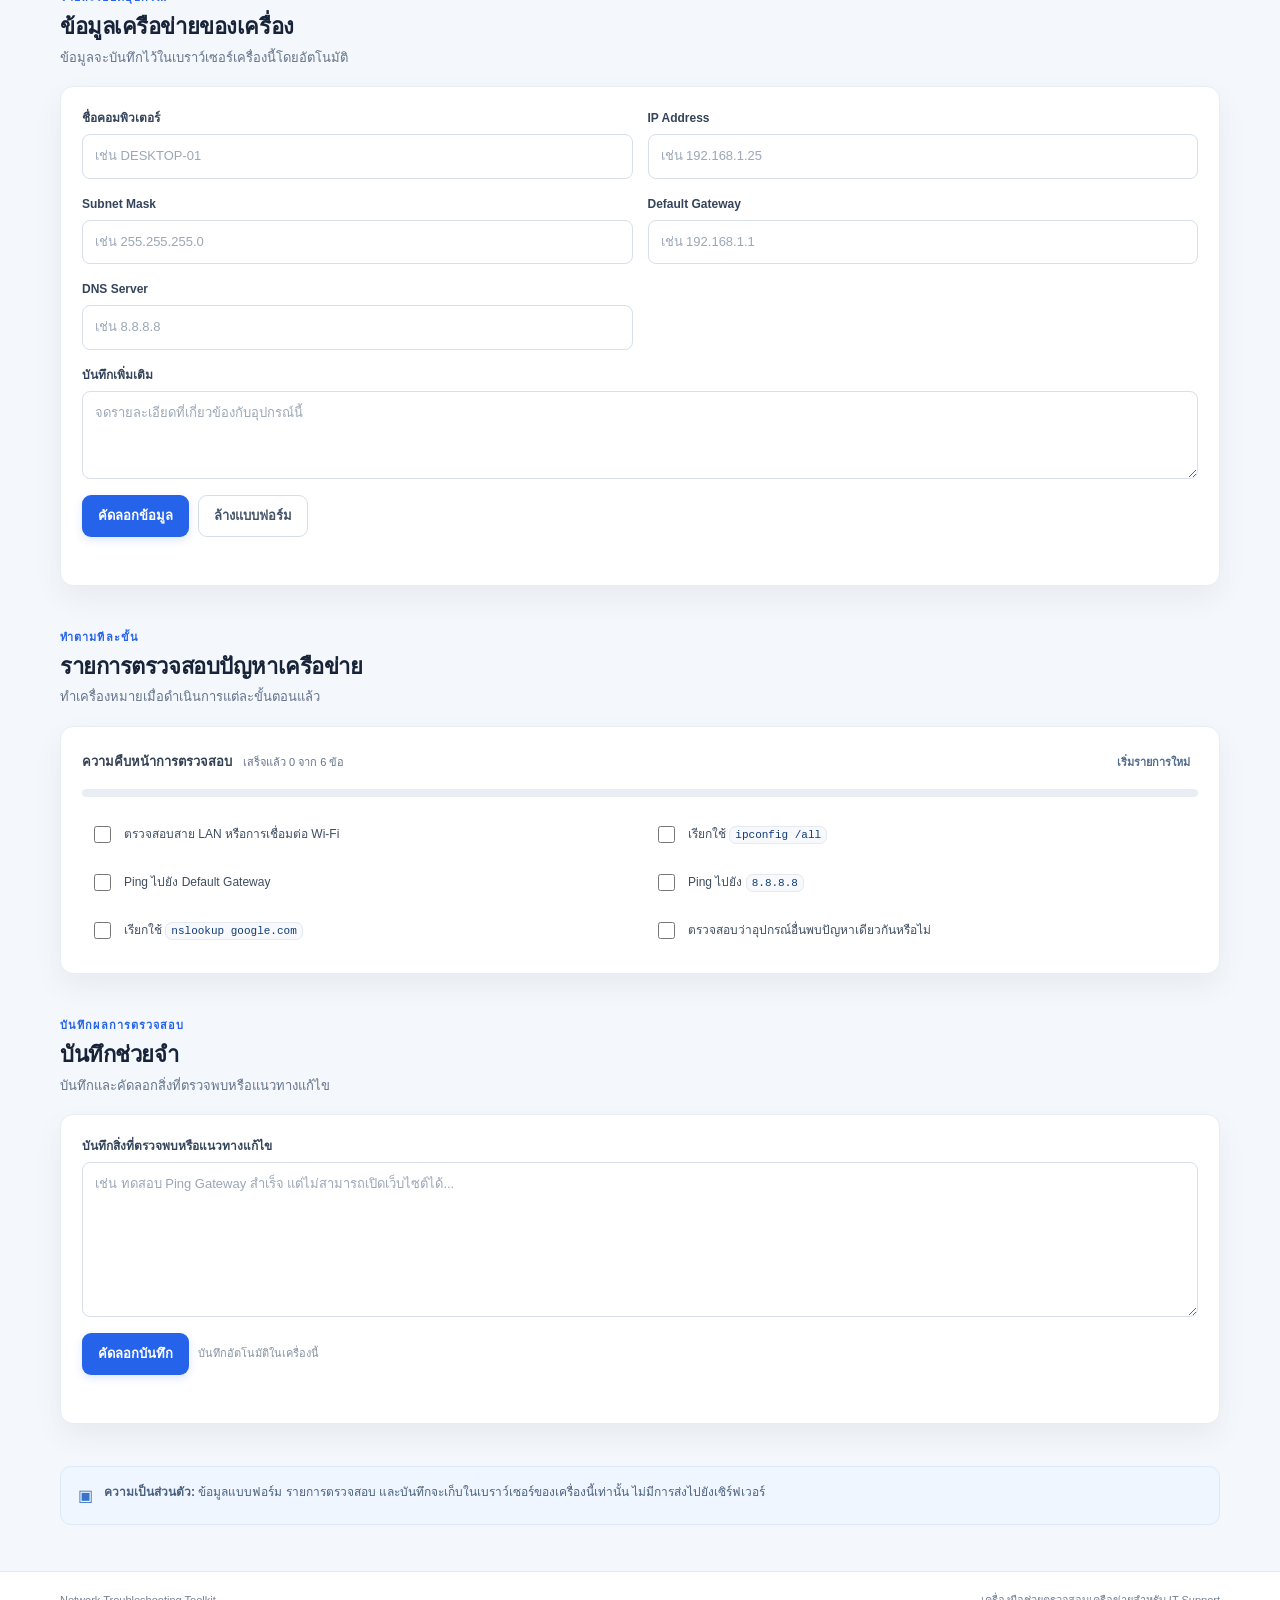
==== commit b4000346: "Add guided troubleshooting workflow and issue log" ====
--- a/index.html
+++ b/index.html
@@ -19,10 +19,11 @@
         <span class="brand-name">IT Support <span>TOOLKIT</span></span>
       </a>
       <nav class="top-nav" aria-label="เมนูหลัก">
+        <a href="#guided-troubleshooter">ผู้ช่วยแก้ปัญหา</a>
         <a href="#commands">คำสั่งเครือข่าย</a>
         <a href="#device-info">ข้อมูลอุปกรณ์</a>
         <a href="#checklist">รายการตรวจสอบ</a>
-        <a href="#quick-notes">บันทึกช่วยจำ</a>
+        <a href="#notes-section">บันทึกช่วยจำ</a>
       </nav>
       <span class="local-badge"><span aria-hidden="true"></span> ใช้งานส่วนตัว</span>
     </div>
@@ -34,7 +35,7 @@
         <p class="eyebrow eyebrow-light">NETWORK OPERATIONS · เครื่องมือสำหรับ Windows</p>
         <h1 id="welcome-title">Network Troubleshooting Toolkit</h1>
         <p>รวมเครื่องมือพื้นฐานไว้ที่เดียว ช่วยให้ตรวจสอบปัญหาเครือข่ายได้เป็นขั้นตอนและบันทึกผลได้สะดวก</p>
-        <a class="button button-light" href="#commands">เริ่มตรวจสอบ <span aria-hidden="true">↓</span></a>
+        <a class="button button-light" href="#guided-troubleshooter">เริ่มวิเคราะห์ปัญหา <span aria-hidden="true">↓</span></a>
       </div>
       <div class="welcome-art" aria-hidden="true">
         <div class="orbit orbit-one"></div>
@@ -61,6 +62,188 @@
       </article>
     </section>
 
+    <section class="section" id="guided-troubleshooter" aria-labelledby="guide-heading">
+      <div class="section-heading">
+        <div>
+          <p class="eyebrow">ผู้ช่วยตรวจสอบทีละขั้น</p>
+          <h2 id="guide-heading">วิเคราะห์ปัญหาและบันทึกสิ่งที่ทำแล้ว</h2>
+          <p class="section-intro">เลือกอาการ ระบุผลแต่ละขั้น แล้วทำตามคำแนะนำจากต้นทางไปยังปลายทาง</p>
+        </div>
+        <span class="section-badge">บันทึกอัตโนมัติ</span>
+      </div>
+
+      <div class="card guide-card">
+        <form id="guided-form">
+          <div class="guide-context form-grid">
+            <label class="field">
+              <span>อาการที่พบ</span>
+              <select name="symptom">
+                <option value="no-internet">เชื่อมต่อเครือข่ายหรืออินเทอร์เน็ตไม่ได้</option>
+                <option value="slow">อินเทอร์เน็ตช้าหรือหลุดเป็นช่วง ๆ</option>
+                <option value="website">เปิดบางเว็บไซต์หรือบางระบบไม่ได้</option>
+                <option value="dns">เปิดเว็บไซต์ด้วยชื่อไม่ได้ แต่มี IP Address</option>
+                <option value="local">เข้าเครื่องพิมพ์หรืออุปกรณ์ในวง LAN ไม่ได้</option>
+              </select>
+            </label>
+            <label class="field">
+              <span>ขอบเขตที่ได้รับผลกระทบ</span>
+              <select name="scope">
+                <option value="unknown">ยังไม่ทราบ — ต้องสอบถามหรือทดสอบก่อน</option>
+                <option value="one">พบเฉพาะเครื่องนี้</option>
+                <option value="many">พบหลายเครื่องหรือหลายคน</option>
+              </select>
+            </label>
+          </div>
+
+          <div class="guide-divider">
+            <div>
+              <h3>บันทึกผลการตรวจแต่ละขั้น</h3>
+              <p>เรียงตามลำดับที่แนะนำ หากพบปัญหาให้แก้จุดนั้นก่อน แล้วจึงตรวจขั้นถัดไป</p>
+            </div>
+            <span id="guide-progress">ทำแล้ว 0 จาก 6 ขั้น</span>
+          </div>
+
+          <ol class="guide-steps">
+            <li class="guide-step" data-step-row="devices">
+              <span class="step-number">1</span>
+              <div class="step-content">
+                <h4>ตรวจว่ากระทบอุปกรณ์อื่นด้วยหรือไม่</h4>
+                <p>สอบถามผู้ใช้ใกล้เคียง หรือทดสอบอุปกรณ์อื่นบนเครือข่ายเดียวกัน เพื่อแยกปัญหาเครื่องเดียวกับปัญหาส่วนกลาง</p>
+                <label class="field step-result">
+                  <span>ผลการตรวจ</span>
+                  <select data-stage="devices">
+                    <option value="todo">ยังไม่ได้ตรวจ</option>
+                    <option value="pass">อุปกรณ์อื่นใช้งานได้ปกติ</option>
+                    <option value="issue">อุปกรณ์อื่นมีปัญหาเหมือนกัน</option>
+                  </select>
+                </label>
+                <label class="field step-note">
+                  <span>รายละเอียดที่พบ (ถ้ามี)</span>
+                  <input type="text" data-stage-note="devices" placeholder="เช่น พบ 3 เครื่องในแผนกเดียวกัน">
+                </label>
+              </div>
+            </li>
+            <li class="guide-step" data-step-row="link">
+              <span class="step-number">2</span>
+              <div class="step-content">
+                <h4>ตรวจสาย LAN หรือ Wi-Fi</h4>
+                <p>ดูสถานะ Wi-Fi / ไฟที่พอร์ต ตรวจสายให้แน่น หรือทดลองเชื่อมต่อเครือข่ายที่ถูกต้องก่อนใช้คำสั่ง</p>
+                <label class="field step-result">
+                  <span>ผลการตรวจ</span>
+                  <select data-stage="link">
+                    <option value="todo">ยังไม่ได้ตรวจ</option>
+                    <option value="pass">เชื่อมต่ออยู่และสถานะปกติ</option>
+                    <option value="issue">สายหลุด / Wi-Fi ไม่เชื่อมต่อ</option>
+                  </select>
+                </label>
+                <label class="field step-note">
+                  <span>รายละเอียดที่พบ (ถ้ามี)</span>
+                  <input type="text" data-stage-note="link" placeholder="เช่น Wi-Fi แสดง Connected">
+                </label>
+              </div>
+            </li>
+            <li class="guide-step" data-step-row="ip">
+              <span class="step-number">3</span>
+              <div class="step-content">
+                <h4>ตรวจ IP Address และ Gateway</h4>
+                <p>เรียก <code>ipconfig /all</code> แล้วดูว่า IPv4, Subnet Mask และ Default Gateway มีค่าถูกต้องหรือไม่</p>
+                <code class="step-command">ipconfig /all</code>
+                <label class="field step-result">
+                  <span>ผลการตรวจ</span>
+                  <select data-stage="ip">
+                    <option value="todo">ยังไม่ได้ตรวจ</option>
+                    <option value="pass">มี IP และ Gateway ถูกต้อง</option>
+                    <option value="issue">ไม่มี Gateway หรือ IP ขึ้นต้นด้วย 169.254</option>
+                  </select>
+                </label>
+                <label class="field step-note">
+                  <span>รายละเอียดที่พบ (ถ้ามี)</span>
+                  <input type="text" data-stage-note="ip" placeholder="เช่น IPv4 192.168.1.25 / Gateway 192.168.1.1">
+                </label>
+              </div>
+            </li>
+            <li class="guide-step" data-step-row="gateway">
+              <span class="step-number">4</span>
+              <div class="step-content">
+                <h4>ทดสอบการเชื่อมต่อ Gateway</h4>
+                <p>Ping ไปยัง Gateway ของเครื่อง หากยังไม่ทราบให้กรอกในส่วนข้อมูลอุปกรณ์ก่อน</p>
+                <code class="step-command" id="guide-gateway-command">ping 192.168.1.1</code>
+                <label class="field step-result">
+                  <span>ผลการตรวจ</span>
+                  <select data-stage="gateway">
+                    <option value="todo">ยังไม่ได้ทดสอบ</option>
+                    <option value="pass">ได้รับ Reply</option>
+                    <option value="issue">หมดเวลา / ไม่ได้รับ Reply</option>
+                  </select>
+                </label>
+                <label class="field step-note">
+                  <span>รายละเอียดที่พบ (ถ้ามี)</span>
+                  <input type="text" data-stage-note="gateway" placeholder="เช่น Reply ได้ 4 ครั้ง หรือ Request timed out">
+                </label>
+              </div>
+            </li>
+            <li class="guide-step" data-step-row="internet">
+              <span class="step-number">5</span>
+              <div class="step-content">
+                <h4>ทดสอบการเชื่อมต่ออินเทอร์เน็ต</h4>
+                <p>เมื่อ Gateway ตอบกลับแล้ว ให้ทดสอบ Public IP เพื่อแยกปัญหาเครือข่ายภายในกับทางออกอินเทอร์เน็ต</p>
+                <code class="step-command">ping 8.8.8.8</code>
+                <label class="field step-result">
+                  <span>ผลการตรวจ</span>
+                  <select data-stage="internet">
+                    <option value="todo">ยังไม่ได้ทดสอบ</option>
+                    <option value="pass">ได้รับ Reply</option>
+                    <option value="issue">หมดเวลา / ไม่ได้รับ Reply</option>
+                  </select>
+                </label>
+                <label class="field step-note">
+                  <span>รายละเอียดที่พบ (ถ้ามี)</span>
+                  <input type="text" data-stage-note="internet" placeholder="เช่น Ping สำเร็จ หรือ Request timed out">
+                </label>
+              </div>
+            </li>
+            <li class="guide-step" data-step-row="dns">
+              <span class="step-number">6</span>
+              <div class="step-content">
+                <h4>ตรวจการทำงานของ DNS</h4>
+                <p>หาก Public IP ตอบกลับ แต่เปิดเว็บด้วยชื่อไม่ได้ ให้ตรวจการแปลงชื่อโดเมน</p>
+                <code class="step-command">nslookup google.com</code>
+                <label class="field step-result">
+                  <span>ผลการตรวจ</span>
+                  <select data-stage="dns">
+                    <option value="todo">ยังไม่ได้ทดสอบ</option>
+                    <option value="pass">แสดงผล DNS และ IP Address</option>
+                    <option value="issue">หาโดเมนไม่พบ / DNS request timed out</option>
+                  </select>
+                </label>
+                <label class="field step-note">
+                  <span>รายละเอียดที่พบ (ถ้ามี)</span>
+                  <input type="text" data-stage-note="dns" placeholder="เช่น Server ตอบกลับ หรือ DNS request timed out">
+                </label>
+              </div>
+            </li>
+          </ol>
+
+          <div class="guide-recommendation" id="guide-recommendation" aria-live="polite">
+            <span class="recommendation-icon" aria-hidden="true">→</span>
+            <div>
+              <p class="eyebrow">ขั้นตอนถัดไปที่แนะนำ</p>
+              <h3 id="recommendation-title">เริ่มจากตรวจว่าอุปกรณ์อื่นได้รับผลกระทบด้วยหรือไม่</h3>
+              <p id="recommendation-body">ตรวจขอบเขตปัญหาก่อน จะช่วยรู้ว่าควรแก้เฉพาะเครื่องหรือแจ้งทีมดูแลเครือข่าย</p>
+            </div>
+            <span class="recommendation-priority" id="recommendation-priority">ขั้นที่ 1</span>
+          </div>
+          <p class="recommendation-reason" id="recommendation-reason">ทำตามลำดับจากการตรวจเบื้องต้นไปสู่การทดสอบเครือข่ายและ DNS</p>
+
+          <div class="guide-actions">
+            <button class="button button-primary" type="button" id="copy-guide-report">คัดลอกรายงานตรวจสอบ</button>
+            <button class="button button-secondary" type="reset">เริ่มบันทึกปัญหาใหม่</button>
+            <p class="feedback" id="guide-feedback" role="status" aria-live="polite"></p>
+          </div>
+        </form>
+      </div>
+    </section>
+
     <section class="section" id="commands" aria-labelledby="commands-heading">
       <div class="section-heading">
         <div>
--- a/style.css
+++ b/style.css
@@ -386,6 +386,227 @@
   scroll-margin-top: 92px;
 }
 
+.guide-card {
+  padding: 22px;
+}
+
+.guide-context {
+  padding-bottom: 21px;
+  border-bottom: 1px solid #edf1f6;
+}
+
+.guide-context select,
+.step-result select {
+  min-height: 41px;
+  padding: 9px 34px 9px 11px;
+  border: 1px solid #d6dfeb;
+  border-radius: 8px;
+  background: #fff;
+  color: #334155;
+  font-size: 12px;
+}
+
+.guide-divider {
+  display: flex;
+  align-items: center;
+  justify-content: space-between;
+  gap: 14px;
+  padding: 20px 0 14px;
+}
+
+.guide-divider h3 {
+  margin: 0;
+  font-size: 15px;
+}
+
+.guide-divider p {
+  margin: 3px 0 0;
+  color: var(--muted);
+  font-size: 11px;
+}
+
+.guide-divider > span {
+  flex: 0 0 auto;
+  color: #60728b;
+  font-size: 11px;
+  font-weight: 700;
+}
+
+.guide-steps {
+  display: grid;
+  gap: 10px;
+  margin: 0;
+  padding: 0;
+  list-style: none;
+}
+
+.guide-step {
+  display: grid;
+  grid-template-columns: 32px minmax(0, 1fr);
+  gap: 12px;
+  padding: 15px;
+  border: 1px solid #e8edf4;
+  border-radius: 11px;
+  background: #fff;
+  transition: border-color 0.16s ease, background-color 0.16s ease, box-shadow 0.16s ease;
+}
+
+.guide-step.step-is-next {
+  border-color: #8db4f1;
+  background: #f6f9ff;
+  box-shadow: 0 0 0 3px rgba(37, 99, 235, 0.07);
+}
+
+.guide-step.step-is-done .step-number {
+  border-color: #c7ead3;
+  background: #e9f8ee;
+  color: #1f7a43;
+}
+
+.step-number {
+  display: grid;
+  width: 30px;
+  height: 30px;
+  place-items: center;
+  border: 1px solid #dce5f0;
+  border-radius: 9px;
+  background: #f4f7fb;
+  color: #5c6f88;
+  font-size: 12px;
+  font-weight: 800;
+}
+
+.step-content {
+  display: grid;
+  grid-template-columns: minmax(180px, 1fr) minmax(170px, 0.7fr);
+  align-items: start;
+  gap: 8px 16px;
+  min-width: 0;
+}
+
+.step-content h4 {
+  grid-column: 1 / -1;
+  margin: 0;
+  color: #26374d;
+  font-size: 13px;
+}
+
+.step-content > p {
+  grid-column: 1 / -1;
+  margin: -6px 0 1px;
+  color: #6b788b;
+  font-size: 11px;
+  line-height: 1.7;
+}
+
+.step-command {
+  grid-column: 1 / -1;
+  width: fit-content;
+  padding: 3px 7px;
+  border: 1px solid #e5eaf2;
+  border-radius: 6px;
+  background: #f7f9fc;
+  color: #0f3b78;
+  font-family: Consolas, "Courier New", monospace;
+  font-size: 11px;
+}
+
+.step-result,
+.step-note {
+  gap: 4px;
+  font-size: 10px;
+}
+
+.step-result select,
+.step-note input {
+  width: 100%;
+  min-width: 0;
+  min-height: 37px;
+  font-size: 11px;
+}
+
+.step-note input {
+  padding: 8px 10px;
+  border: 1px solid #d6dfeb;
+  border-radius: 8px;
+}
+
+.step-note input::placeholder {
+  color: #9ba7b7;
+}
+
+.guide-recommendation {
+  display: grid;
+  grid-template-columns: 38px minmax(0, 1fr) auto;
+  align-items: start;
+  gap: 12px;
+  margin-top: 18px;
+  padding: 17px;
+  border: 1px solid #cfe0fa;
+  border-radius: 11px;
+  background: linear-gradient(115deg, #f0f6ff, #f8faff);
+}
+
+.recommendation-icon {
+  display: grid;
+  width: 36px;
+  height: 36px;
+  place-items: center;
+  border-radius: 11px;
+  background: #dceaff;
+  color: #2358a8;
+  font-size: 21px;
+  font-weight: 700;
+}
+
+.guide-recommendation .eyebrow {
+  margin-bottom: 2px;
+  font-size: 9px;
+}
+
+.guide-recommendation h3 {
+  margin: 0 0 4px;
+  color: #17355c;
+  font-size: 14px;
+}
+
+.guide-recommendation div > p:last-child {
+  margin: 0;
+  color: #566a84;
+  font-size: 11px;
+}
+
+.recommendation-priority {
+  align-self: start;
+  padding: 5px 8px;
+  border: 1px solid #d5e3f7;
+  border-radius: 99px;
+  background: #fff;
+  color: #42638d;
+  font-size: 9px;
+  font-weight: 700;
+  white-space: nowrap;
+}
+
+.recommendation-reason {
+  margin: 8px 2px 0;
+  color: #718096;
+  font-size: 10px;
+}
+
+.guide-actions {
+  display: flex;
+  flex-wrap: wrap;
+  align-items: center;
+  gap: 8px;
+  margin-top: 15px;
+}
+
+.guide-actions .feedback {
+  flex-basis: 100%;
+  margin: 0;
+}
+
 .section-heading {
   display: flex;
   align-items: flex-end;
@@ -943,6 +1164,59 @@
     scroll-margin-top: 126px;
   }
 
+  .guide-card {
+    padding: 15px;
+  }
+
+  .guide-divider {
+    align-items: flex-start;
+  }
+
+  .guide-divider > span {
+    font-size: 10px;
+  }
+
+  .guide-step {
+    grid-template-columns: 27px minmax(0, 1fr);
+    gap: 9px;
+    padding: 12px 10px;
+  }
+
+  .step-number {
+    width: 27px;
+    height: 27px;
+  }
+
+  .step-content {
+    grid-template-columns: minmax(0, 1fr);
+  }
+
+  .step-content h4,
+  .step-content > p,
+  .step-command {
+    grid-column: auto;
+  }
+
+  .step-content > p {
+    margin: -6px 0 1px;
+  }
+
+  .guide-recommendation {
+    grid-template-columns: 32px minmax(0, 1fr);
+    gap: 9px;
+    padding: 13px;
+  }
+
+  .recommendation-icon {
+    width: 31px;
+    height: 31px;
+  }
+
+  .recommendation-priority {
+    grid-column: 2;
+    justify-self: start;
+  }
+
   .section-heading h2 {
     font-size: 20px;
   }
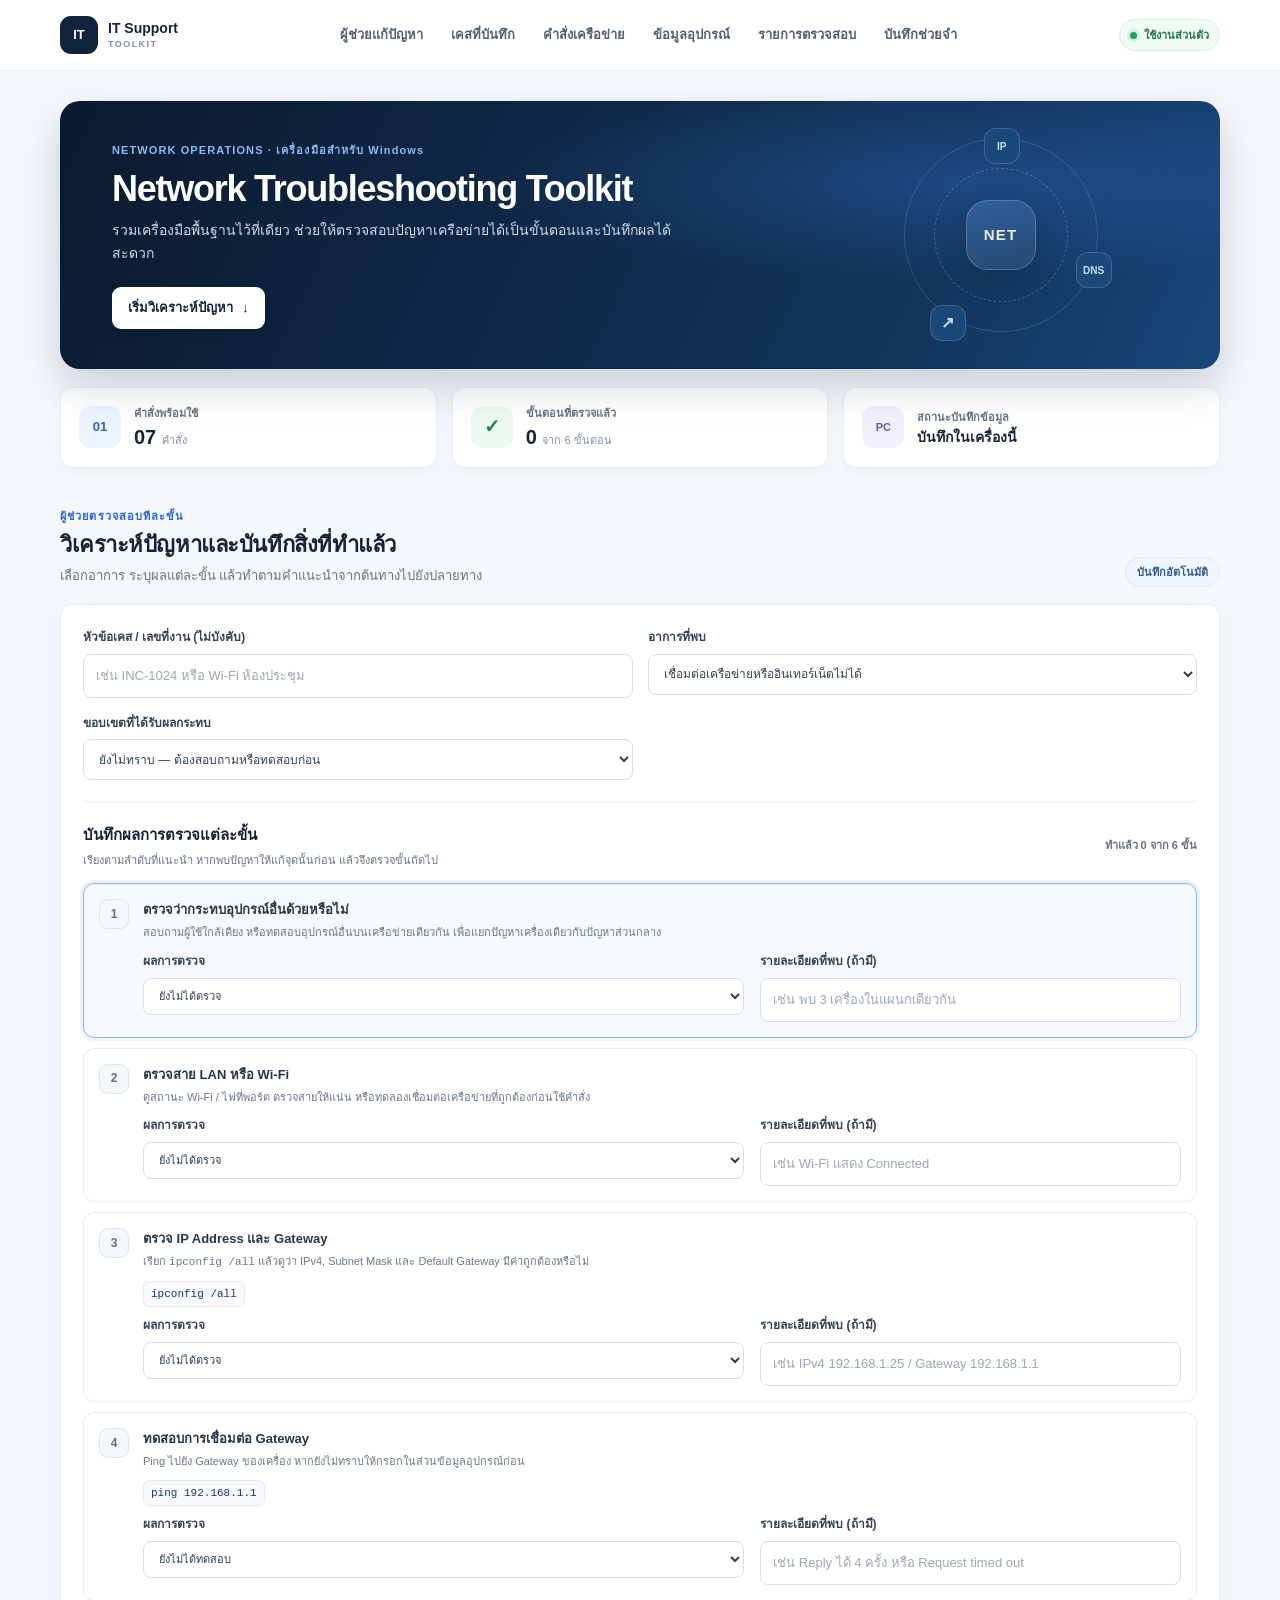
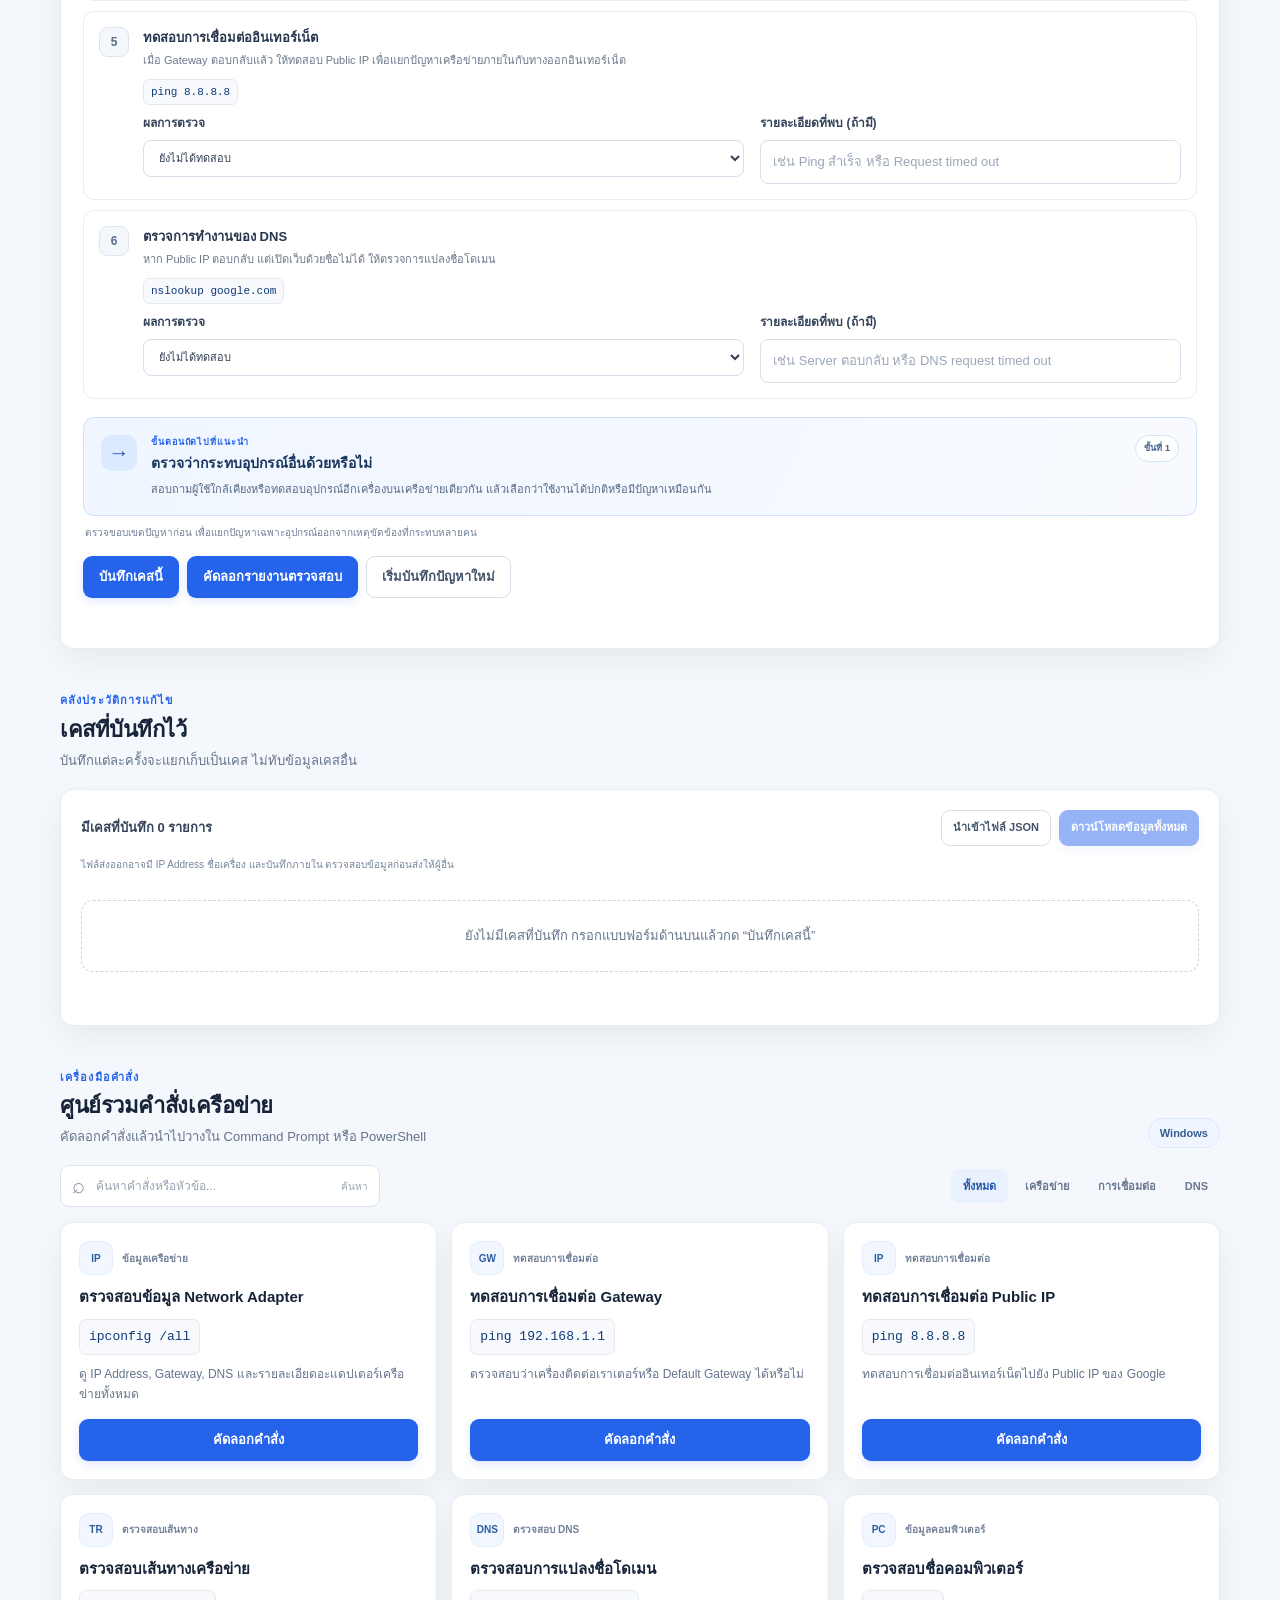
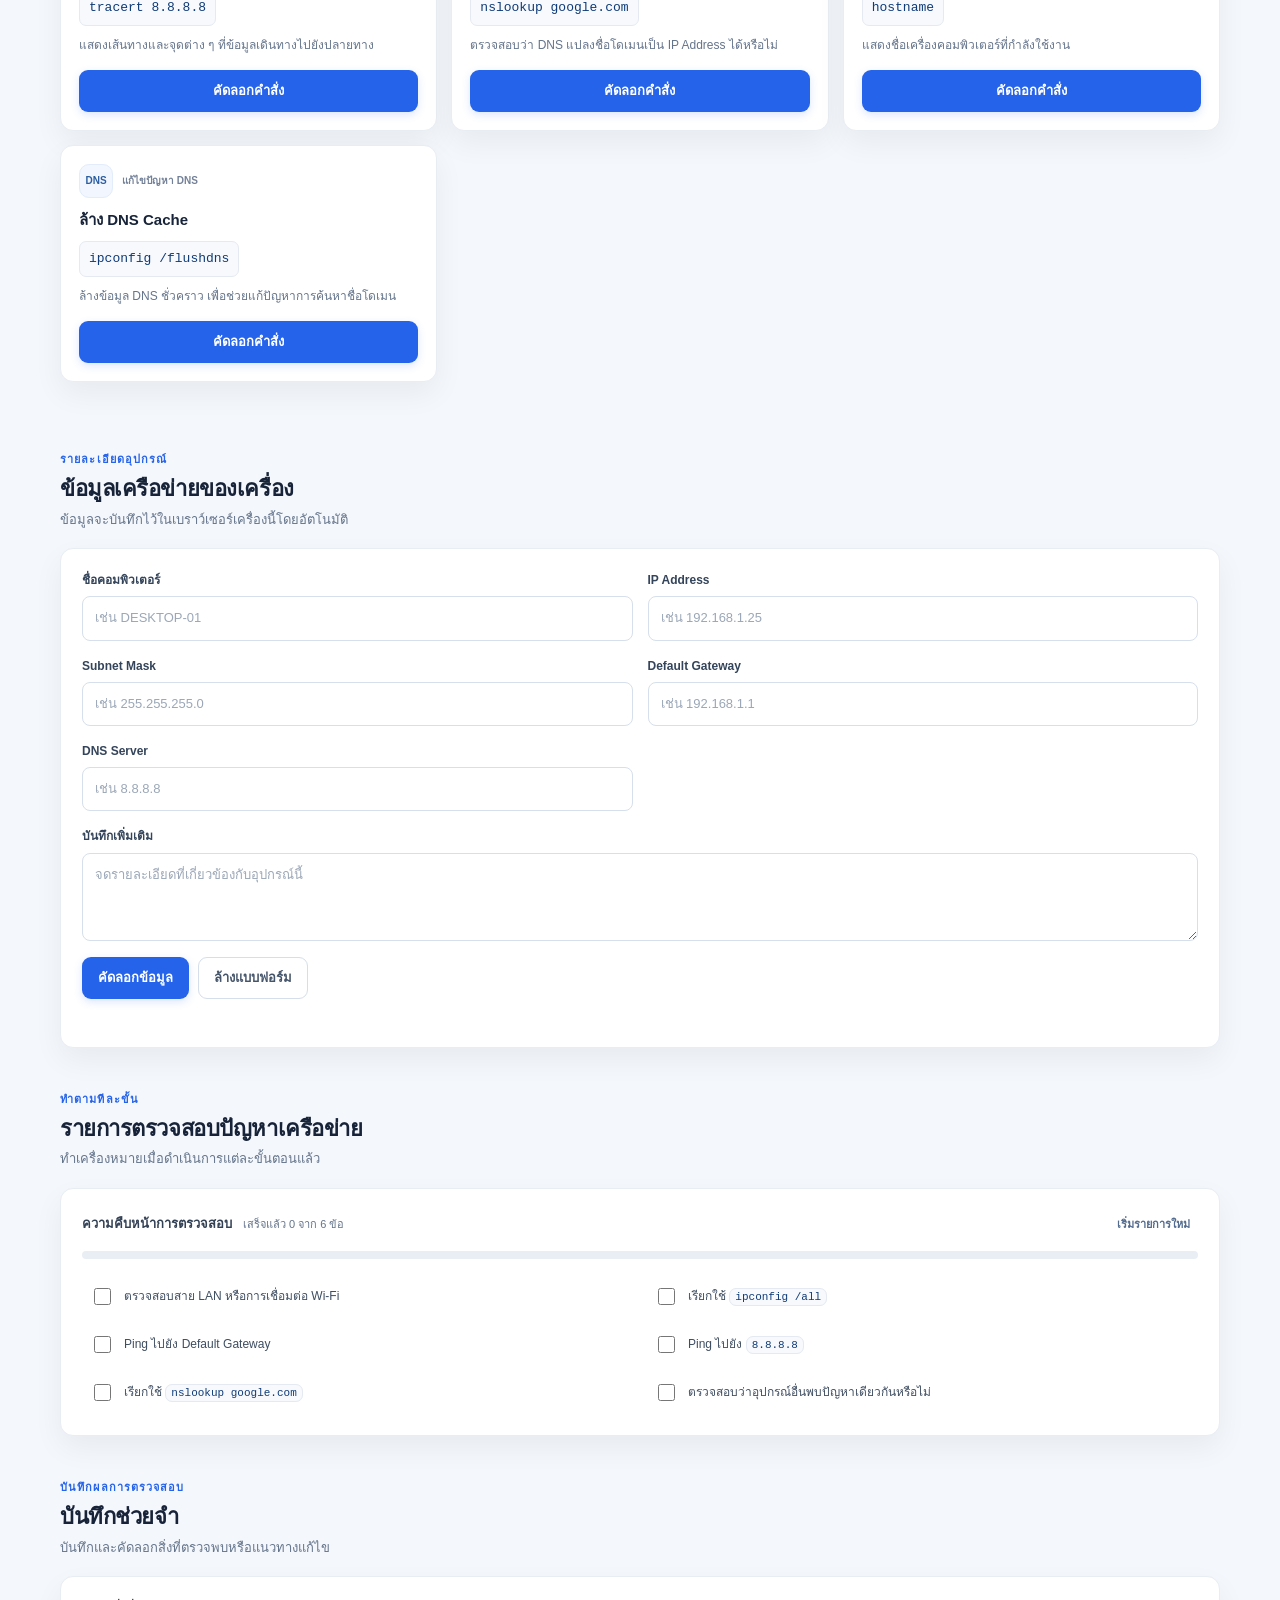
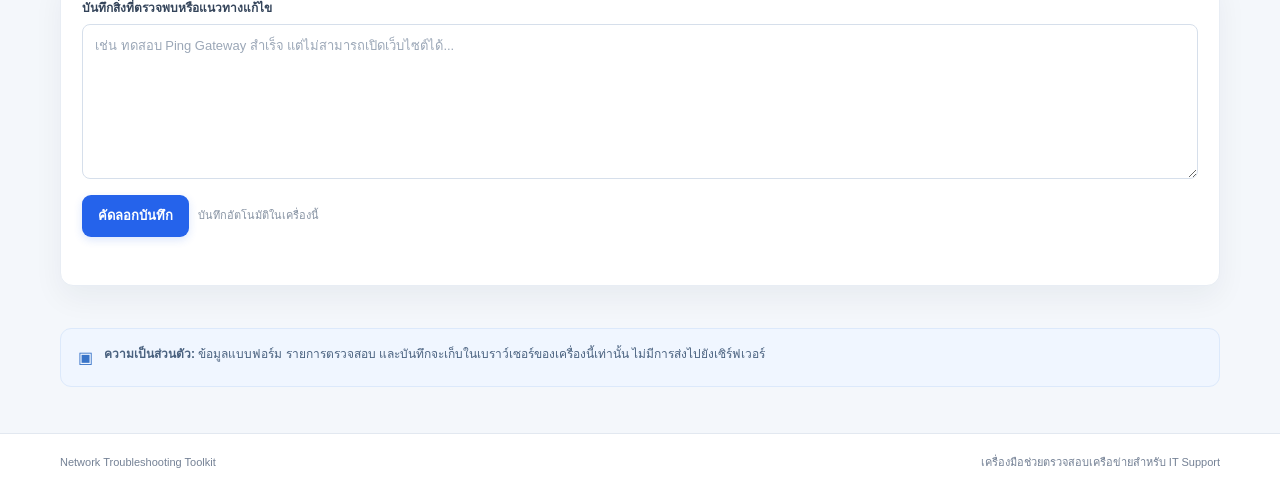
==== commit c54f64ca: "Add saved network troubleshooting case archive" ====
--- a/index.html
+++ b/index.html
@@ -6,8 +6,8 @@
   <meta name="theme-color" content="#10243e">
   <meta name="description" content="แดชบอร์ดช่วยตรวจสอบและแก้ไขปัญหาเครือข่ายสำหรับเจ้าหน้าที่ IT Support">
   <title>Network Troubleshooting Toolkit</title>
-  <link rel="stylesheet" href="style.css">
-  <script src="script.js" defer></script>
+  <link rel="stylesheet" href="style.css?v=3">
+  <script src="script.js?v=3" defer></script>
 </head>
 <body>
   <a class="skip-link" href="#main-content">ข้ามไปยังเนื้อหาหลัก</a>
@@ -20,6 +20,7 @@
       </a>
       <nav class="top-nav" aria-label="เมนูหลัก">
         <a href="#guided-troubleshooter">ผู้ช่วยแก้ปัญหา</a>
+        <a href="#saved-cases">เคสที่บันทึก</a>
         <a href="#commands">คำสั่งเครือข่าย</a>
         <a href="#device-info">ข้อมูลอุปกรณ์</a>
         <a href="#checklist">รายการตรวจสอบ</a>
@@ -76,6 +77,10 @@
         <form id="guided-form">
           <div class="guide-context form-grid">
             <label class="field">
+              <span>หัวข้อเคส / เลขที่งาน (ไม่บังคับ)</span>
+              <input type="text" name="caseTitle" maxlength="100" placeholder="เช่น INC-1024 หรือ Wi-Fi ห้องประชุม">
+            </label>
+            <label class="field">
               <span>อาการที่พบ</span>
               <select name="symptom">
                 <option value="no-internet">เชื่อมต่อเครือข่ายหรืออินเทอร์เน็ตไม่ได้</option>
@@ -236,11 +241,36 @@
           <p class="recommendation-reason" id="recommendation-reason">ทำตามลำดับจากการตรวจเบื้องต้นไปสู่การทดสอบเครือข่ายและ DNS</p>
 
           <div class="guide-actions">
+            <button class="button button-primary" type="button" id="save-case">บันทึกเคสนี้</button>
             <button class="button button-primary" type="button" id="copy-guide-report">คัดลอกรายงานตรวจสอบ</button>
             <button class="button button-secondary" type="reset">เริ่มบันทึกปัญหาใหม่</button>
             <p class="feedback" id="guide-feedback" role="status" aria-live="polite"></p>
           </div>
         </form>
+      </div>
+    </section>
+
+    <section class="section" id="saved-cases" aria-labelledby="saved-cases-heading">
+      <div class="section-heading">
+        <div>
+          <p class="eyebrow">คลังประวัติการแก้ไข</p>
+          <h2 id="saved-cases-heading">เคสที่บันทึกไว้</h2>
+          <p class="section-intro">บันทึกแต่ละครั้งจะแยกเก็บเป็นเคส ไม่ทับข้อมูลเคสอื่น</p>
+        </div>
+      </div>
+      <div class="card archive-card">
+        <div class="archive-toolbar">
+          <span class="archive-count" id="saved-case-count">มีเคสที่บันทึก 0 รายการ</span>
+          <div class="archive-actions">
+            <button class="button button-secondary" type="button" id="import-cases">นำเข้าไฟล์ JSON</button>
+            <button class="button button-primary" type="button" id="export-cases" disabled>ดาวน์โหลดข้อมูลทั้งหมด</button>
+            <input class="visually-hidden" id="import-cases-file" type="file" accept="application/json,.json" tabindex="-1" hidden>
+          </div>
+        </div>
+        <p class="archive-privacy">ไฟล์ส่งออกอาจมี IP Address ชื่อเครื่อง และบันทึกภายใน ตรวจสอบข้อมูลก่อนส่งให้ผู้อื่น</p>
+        <div class="saved-case-list" id="saved-case-list"></div>
+        <p class="empty-state" id="empty-saved-cases">ยังไม่มีเคสที่บันทึก กรอกแบบฟอร์มด้านบนแล้วกด “บันทึกเคสนี้”</p>
+        <p class="feedback" id="archive-feedback" role="status" aria-live="polite"></p>
       </div>
     </section>
 
--- a/style.css
+++ b/style.css
@@ -607,6 +607,111 @@
   margin: 0;
 }
 
+.archive-card {
+  padding: 20px;
+}
+
+.archive-toolbar,
+.archive-actions,
+.saved-case,
+.saved-case-actions {
+  display: flex;
+  align-items: center;
+}
+
+.archive-toolbar {
+  justify-content: space-between;
+  gap: 14px;
+}
+
+.archive-count {
+  color: #34445a;
+  font-size: 13px;
+  font-weight: 700;
+}
+
+.archive-actions {
+  flex-wrap: wrap;
+  justify-content: flex-end;
+  gap: 8px;
+}
+
+.archive-actions .button,
+.saved-case-actions .button {
+  min-height: 36px;
+  padding: 7px 11px;
+  font-size: 11px;
+}
+
+.archive-actions .button:disabled {
+  cursor: not-allowed;
+  opacity: 0.48;
+  transform: none;
+}
+
+.archive-privacy {
+  margin: 10px 0 14px;
+  color: #77869a;
+  font-size: 10px;
+}
+
+.saved-case-list {
+  display: grid;
+  gap: 9px;
+}
+
+.saved-case {
+  justify-content: space-between;
+  gap: 14px;
+  padding: 13px 14px;
+  border: 1px solid #e7edf4;
+  border-radius: 10px;
+  background: #fbfcfe;
+}
+
+.saved-case-details {
+  min-width: 0;
+}
+
+.saved-case-details h3 {
+  margin: 0 0 2px;
+  color: #26374d;
+  font-size: 13px;
+  overflow-wrap: anywhere;
+}
+
+.saved-case-meta,
+.saved-case-progress {
+  margin: 0;
+  color: #718096;
+  font-size: 10px;
+}
+
+.saved-case-progress {
+  margin-top: 3px;
+  color: #48658b;
+}
+
+.saved-case-actions {
+  flex: 0 0 auto;
+  gap: 6px;
+}
+
+.button-danger {
+  border-color: #f2d8d8;
+  background: #fff;
+  color: #a43e3e;
+}
+
+.button-danger:hover {
+  border-color: #e9bcbc;
+  background: #fff6f6;
+}
+
+.empty-state[hidden] {
+  display: none;
+}
+
 .section-heading {
   display: flex;
   align-items: flex-end;
@@ -1168,6 +1273,35 @@
     padding: 15px;
   }
 
+  .archive-card {
+    padding: 14px;
+  }
+
+  .archive-toolbar {
+    align-items: flex-start;
+    flex-direction: column;
+  }
+
+  .archive-actions {
+    width: 100%;
+    justify-content: flex-start;
+  }
+
+  .saved-case {
+    align-items: flex-start;
+    flex-direction: column;
+    gap: 9px;
+    padding: 11px;
+  }
+
+  .saved-case-actions {
+    width: 100%;
+  }
+
+  .saved-case-actions .button {
+    flex: 1;
+  }
+
   .guide-divider {
     align-items: flex-start;
   }
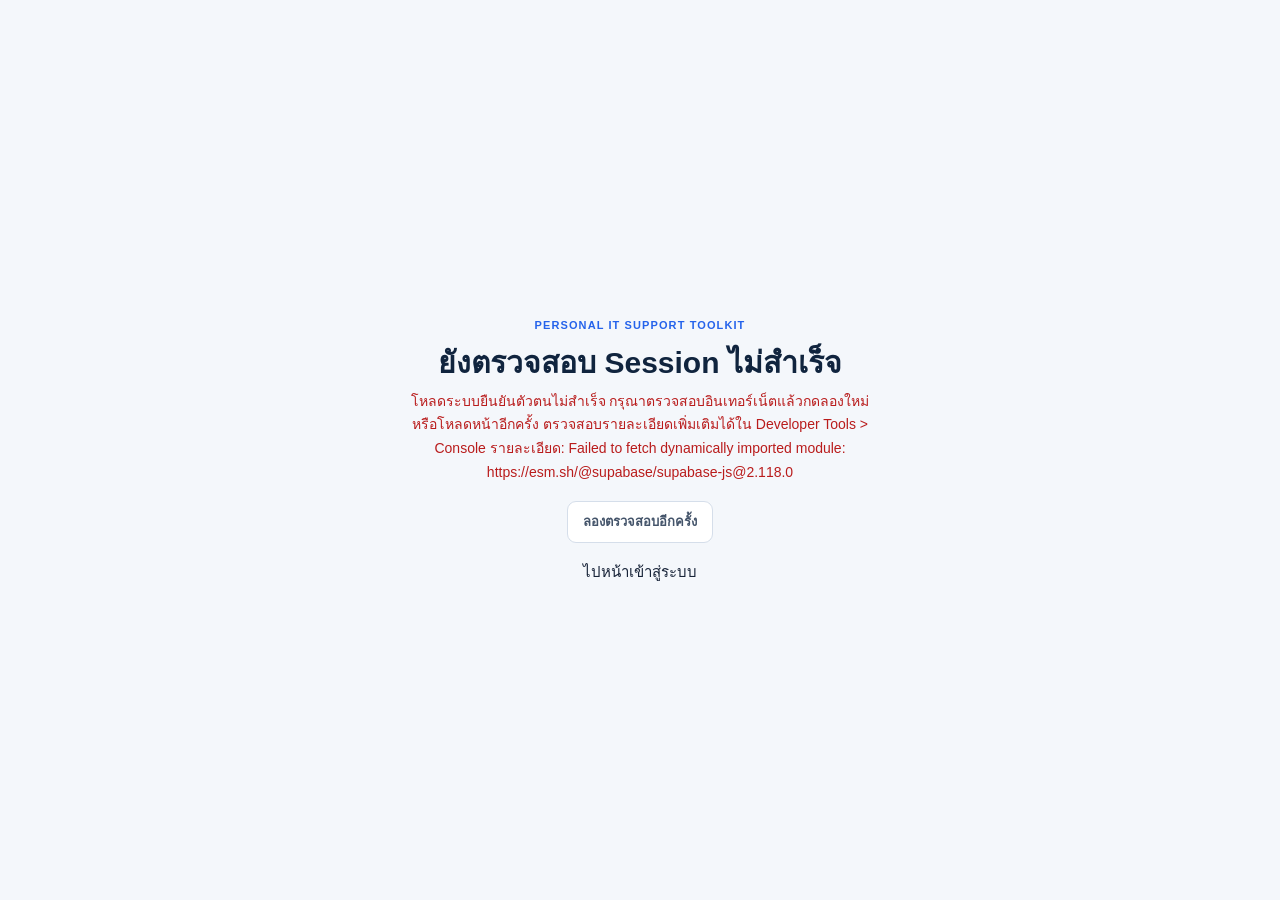
==== commit 7b068eb5: "Require Supabase authentication for toolkit Co-authored-by: Copilot <223556219+Copilot@users.noreply" ====
--- a/index.html
+++ b/index.html
@@ -6,11 +6,22 @@
   <meta name="theme-color" content="#10243e">
   <meta name="description" content="แดชบอร์ดช่วยตรวจสอบและแก้ไขปัญหาเครือข่ายสำหรับเจ้าหน้าที่ IT Support">
   <title>Network Troubleshooting Toolkit</title>
-  <link rel="stylesheet" href="style.css?v=3">
-  <script src="script.js?v=3" defer></script>
+  <link rel="stylesheet" href="style.css?v=6">
+  <script type="module" src="js/index-auth.js?v=7"></script>
 </head>
 <body>
-  <a class="skip-link" href="#main-content">ข้ามไปยังเนื้อหาหลัก</a>
+  <section class="auth-gate" id="auth-gate" aria-labelledby="auth-gate-title">
+    <p class="eyebrow">PERSONAL IT SUPPORT TOOLKIT</p>
+    <h1 id="auth-gate-title">กำลังตรวจสอบ Session...</h1>
+    <p class="auth-gate-status" id="auth-gate-status" role="status" aria-live="polite">
+      กรุณารอสักครู่ก่อนเข้าใช้งาน Toolkit
+    </p>
+    <button class="button button-secondary" id="auth-retry" type="button" hidden>ลองตรวจสอบอีกครั้ง</button>
+    <a class="back-link" id="auth-login-link" href="login.html" hidden>ไปหน้าเข้าสู่ระบบ</a>
+  </section>
+
+  <div id="toolkit-app" hidden>
+    <a class="skip-link" href="#main-content">ข้ามไปยังเนื้อหาหลัก</a>
 
   <header class="site-header">
     <div class="container header-content">
@@ -26,7 +37,15 @@
         <a href="#checklist">รายการตรวจสอบ</a>
         <a href="#notes-section">บันทึกช่วยจำ</a>
       </nav>
-      <span class="local-badge"><span aria-hidden="true"></span> ใช้งานส่วนตัว</span>
+      <div class="header-tools">
+        <span class="local-badge"><span aria-hidden="true"></span> ใช้งานส่วนตัว</span>
+        <section class="account-area" aria-label="สถานะบัญชี">
+          <span class="account-status" id="account-status" role="status" aria-live="polite">กำลังตรวจสอบบัญชี...</span>
+          <span class="account-email" id="account-email" hidden></span>
+          <button class="button button-secondary account-action" id="account-logout" type="button" hidden>ออกจากระบบ</button>
+          <a class="button button-secondary account-action" id="account-login" href="login.html" hidden>เข้าสู่ระบบ</a>
+        </section>
+      </div>
     </div>
   </header>
 
@@ -456,5 +475,6 @@
   <footer class="site-footer">
     <div class="container footer-content"><span>Network Troubleshooting Toolkit</span><span>เครื่องมือช่วยตรวจสอบเครือข่ายสำหรับ IT Support</span></div>
   </footer>
+  </div>
 </body>
 </html>
--- a/style.css
+++ b/style.css
@@ -168,6 +168,100 @@
   box-shadow: 0 0 0 3px rgba(34, 163, 90, 0.12);
 }
 
+.header-tools {
+  display: flex;
+  flex: 0 1 auto;
+  align-items: center;
+  justify-content: flex-end;
+  gap: 12px;
+}
+
+.account-area {
+  display: flex;
+  min-width: 0;
+  align-items: center;
+  justify-content: flex-end;
+  gap: 8px;
+}
+
+.account-status {
+  color: #526176;
+  font-size: 11px;
+  font-weight: 600;
+  white-space: nowrap;
+}
+
+.account-status.is-error {
+  color: var(--red);
+  white-space: normal;
+}
+
+.account-email {
+  max-width: 150px;
+  overflow: hidden;
+  color: var(--ink);
+  font-size: 11px;
+  font-weight: 700;
+  text-overflow: ellipsis;
+  white-space: nowrap;
+}
+
+.account-action.button {
+  min-height: 34px;
+  padding: 6px 10px;
+  font-size: 11px;
+  white-space: nowrap;
+}
+
+.account-action[hidden] {
+  display: none;
+}
+
+#toolkit-app[hidden] {
+  display: none !important;
+}
+
+.auth-gate[hidden] {
+  display: none !important;
+}
+
+.auth-gate {
+  display: grid;
+  min-height: 100vh;
+  min-height: 100svh;
+  align-content: center;
+  justify-items: center;
+  gap: 8px;
+  padding: 28px;
+  text-align: center;
+}
+
+.auth-gate h1,
+.auth-gate p {
+  margin: 0;
+}
+
+.auth-gate h1 {
+  color: var(--navy);
+  font-size: clamp(22px, 5vw, 30px);
+  line-height: 1.3;
+}
+
+.auth-gate-status {
+  max-width: 480px;
+  color: var(--muted);
+  font-size: 14px;
+}
+
+.auth-gate-status.is-error {
+  color: var(--red);
+}
+
+.auth-gate .button,
+.auth-gate .back-link {
+  margin-top: 8px;
+}
+
 .page-content {
   padding-top: 30px;
   padding-bottom: 46px;
@@ -246,6 +340,8 @@
 .filter-button:focus-visible,
 .top-nav a:focus-visible,
 .brand:focus-visible,
+.account-area a:focus-visible,
+.account-area button:focus-visible,
 input:focus-visible,
 textarea:focus-visible {
   outline: 3px solid rgba(37, 99, 235, 0.3);
@@ -1159,6 +1255,23 @@
 }
 
 @media (max-width: 850px) {
+  .header-content {
+    flex-wrap: wrap;
+    gap: 10px 16px;
+    padding: 9px 0;
+  }
+
+  .top-nav {
+    order: 3;
+    width: 100%;
+    justify-content: space-between;
+    gap: 10px;
+  }
+
+  .header-tools {
+    margin-left: auto;
+  }
+
   .top-nav {
     gap: 14px;
   }
@@ -1199,15 +1312,34 @@
   }
 
   .local-badge {
-    margin-left: auto;
     padding: 5px 8px;
     font-size: 10px;
   }
 
+  .header-tools {
+    gap: 8px;
+  }
+
+  .account-area {
+    flex-wrap: wrap;
+    gap: 5px;
+  }
+
+  .account-status {
+    font-size: 10px;
+  }
+
+  .account-email {
+    max-width: 105px;
+  }
+
+  .account-action.button {
+    min-height: 32px;
+    padding: 5px 8px;
+    font-size: 10px;
+  }
+
   .top-nav {
-    order: 3;
-    width: 100%;
-    justify-content: space-between;
     gap: 5px;
     overflow-x: auto;
     padding: 3px 0 1px;
